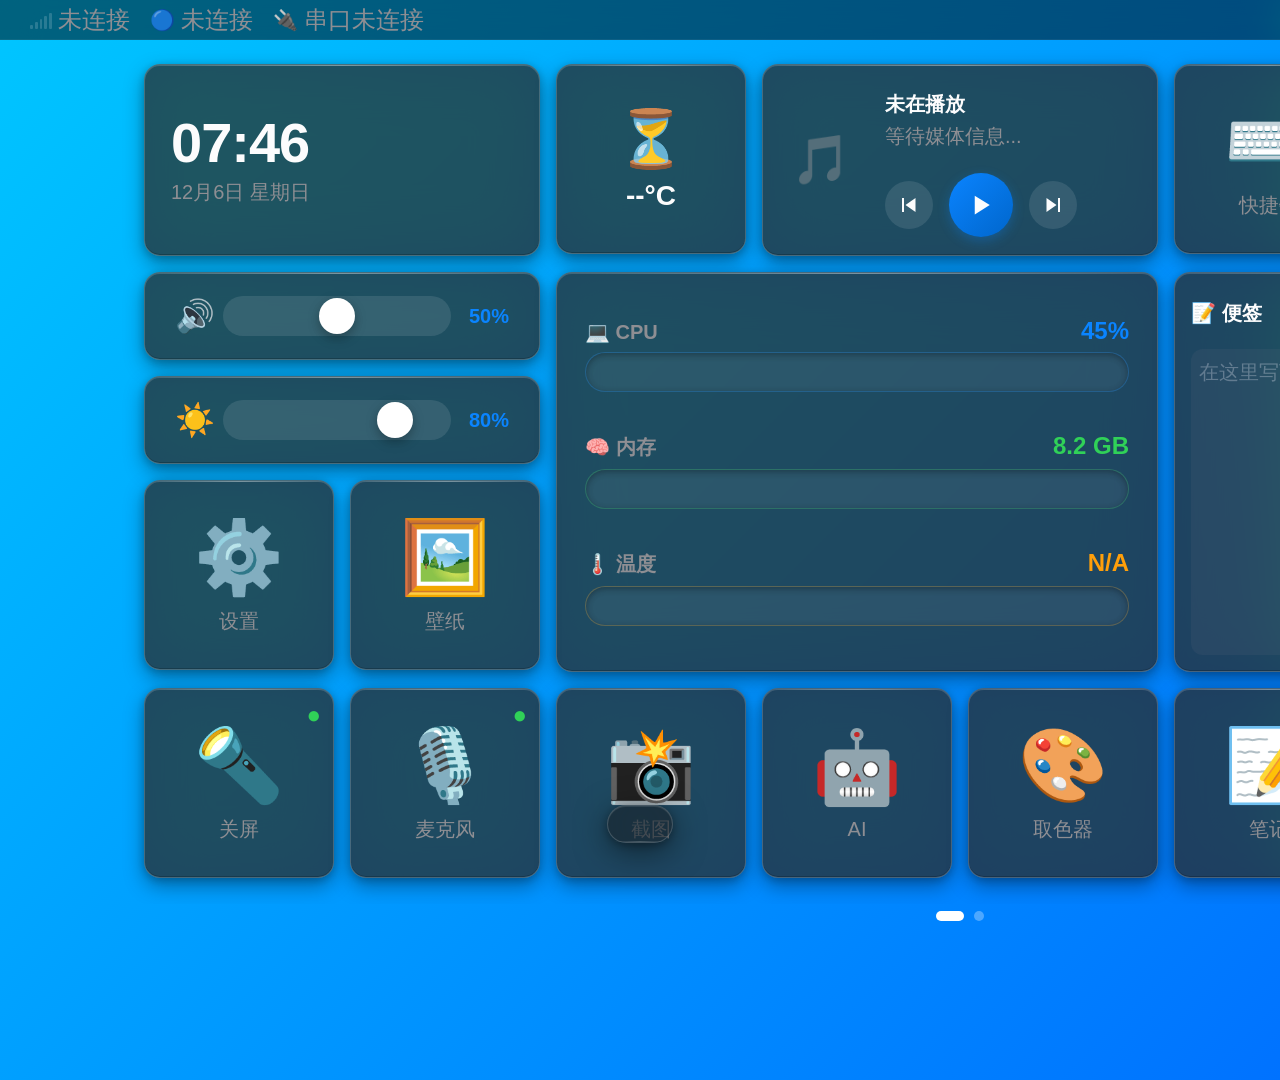
==== PanelManager/wwwroot/index.html @ 7d451138 "fix: remove unsupported Bluetooth phone UI" ====
﻿<!DOCTYPE html>
<html lang="zh-CN">

<head>
    <meta charset="UTF-8">
    <meta name="viewport" content="width=1920, height=1080, initial-scale=1.0, maximum-scale=1.0, user-scalable=no">
    <title>Smart Touch Bar</title>
    <link rel="stylesheet" href="style.css">
    <link rel="stylesheet" href="ui_tokens.css">
    <link rel="stylesheet" href="ui_components.css">
</head>

<body>
    <!-- iOS 26 液态玻璃效果 SVG 滤镜 -->
    <svg style="position: absolute; width: 0; height: 0;">
        <defs>
            <filter id="frosted" x="-50%" y="-50%" width="200%" height="200%">
                <feGaussianBlur in="SourceGraphic" stdDeviation="8" result="blur" />
                <feColorMatrix in="blur" mode="matrix" values="1 0 0 0 0  0 1 0 0 0  0 0 1 0 0  0 0 0 18 -8"
                    result="goo" />
                <feBlend in="SourceGraphic" in2="goo" />
            </filter>
        </defs>
    </svg>
    <div class="container">
        <!-- 状态栏 -->
        <div class="status-bar glass-md">
            <div class="status-group">
                <span class="status-item">
                    <span class="status-icon wifi-status-signal" id="wifiStatusIcon" data-level="0"
                        aria-label="Wi-Fi 未连接" title="Wi-Fi 未连接">
                        <span class="wifi-signal-bar"></span>
                        <span class="wifi-signal-bar"></span>
                        <span class="wifi-signal-bar"></span>
                        <span class="wifi-signal-bar"></span>
                        <span class="wifi-signal-bar"></span>
                    </span>
                    <span id="wifiStatus">未连接</span>
                </span>
                <span class="status-item">
                    <span class="status-icon">🔵</span>
                    <span id="btStatus">未连接</span>
                </span>
                <span class="status-item">
                    <span class="status-icon" id="serialStatusIcon">🔌</span>
                    <span id="serialStatus">串口未连接</span>
                    <span class="usb-port-indicator" id="usbPortIndicator" hidden></span>
                </span>
            </div>
            <div class="status-group">
                <span class="status-item">
                    <span class="status-icon">↓</span>
                    <span id="downloadSpeed">0 KB/s</span>
                </span>
                <span class="status-item">
                    <span class="status-icon">↑</span>
                    <span id="uploadSpeed">0 KB/s</span>
                </span>
            </div>
        </div>
        <!-- 主桌面 -->
        <div class="desktop-view active" id="desktop-view">
            <div class="pages-container" id="pagesContainer">
                <!-- 第一页 -->
                <div class="desktop-page active">
                    <div class="widgets-grid">
                        <!-- 第一行：信息展示区 -->
                        <!-- 时间 (4x2) -->
                        <div class="widget glass-lg w-4 h-2" style="grid-column: 1 / 5; grid-row: 1 / 3;">
                            <div class="time-widget">
                                <div class="time" id="currentTime">12:30</div>
                                <div class="date" id="currentDate">11月13日 星期三</div>
                            </div>
                        </div>
                        <!-- 天气 (2x2) -->
                        <div class="widget glass-lg w-2 h-2 icon-widget" style="grid-column: 5 / 7; grid-row: 1 / 3;">
                            <div class="weather-widget-small" id="weatherWidget" title="天气加载中">
                                <span class="weather-icon-large" id="weatherIcon">⏳</span>
                                <span class="temp-large" id="temperature">--°C</span>
                            </div>
                        </div>
                        <!-- 音乐播放器 (4x2) -->
                        <div class="widget glass-lg w-4 h-2 music-widget" style="grid-column: 7 / 11; grid-row: 1 / 3;"
                            id="musicWidget">
                            <div class="music-content">
                                <div class="music-album">🎵</div>
                                <div class="music-details">
                                    <div class="music-track-info">
                                        <div class="music-track-title" id="musicTitle">未在播放</div>
                                        <div class="text-ellipsis-muted" id="musicArtist">等待媒体信息...</div>
                                    </div>
                                    <div class="music-controls-large">
                                        <button class="btn-base btn-circle btn-xs btn-translucent btn-scale-strong music-control-button"
                                            type="button" onclick="musicPrev()" aria-label="上一首" title="上一首">
                                            <svg class="music-control-icon" viewBox="0 0 24 24" aria-hidden="true">
                                                <path d="M5 5h2v14H5V5Zm3.5 7 10-7v14l-10-7Z" />
                                            </svg>
                                        </button>
                                        <button class="btn-base btn-circle btn-sm btn-primary btn-scale-strong music-control-button music-control-button-play"
                                            type="button" onclick="musicPlayPause()" id="musicPlayBtn" aria-label="播放" title="播放">
                                            <svg class="music-control-icon music-control-icon-play" viewBox="0 0 24 24" aria-hidden="true">
                                                <path d="M7 4.5v15l12-7.5L7 4.5Z" />
                                            </svg>
                                            <svg class="music-control-icon music-control-icon-pause" viewBox="0 0 24 24" aria-hidden="true">
                                                <path d="M6 5h4v14H6V5Zm8 0h4v14h-4V5Z" />
                                            </svg>
                                        </button>
                                        <button class="btn-base btn-circle btn-xs btn-translucent btn-scale-strong music-control-button"
                                            type="button" onclick="musicNext()" aria-label="下一首" title="下一首">
                                            <svg class="music-control-icon" viewBox="0 0 24 24" aria-hidden="true">
                                                <path d="m5.5 5 10 7-10 7V5ZM17 5h2v14h-2V5Z" />
                                            </svg>
                                        </button>
                                        <button class="btn-base btn-circle btn-xs btn-translucent btn-scale-strong music-control-button"
                                            onclick="switchMediaSession()" id="mediaSwitchBtn"
                                            type="button" aria-label="切换媒体会话" title="切换媒体会话" style="display: none;">
                                            <svg class="music-control-icon" viewBox="0 0 24 24" aria-hidden="true">
                                                <path d="M7.5 5H16l-2-2 1.4-1.4L19.8 6l-4.4 4.4L14 9l2-2H7.5A3.5 3.5 0 0 0 4 10.5H2A5.5 5.5 0 0 1 7.5 5Zm9 14H8l2 2-1.4 1.4L4.2 18l4.4-4.4L10 15l-2 2h8.5a3.5 3.5 0 0 0 3.5-3.5h2a5.5 5.5 0 0 1-5.5 5.5Z" />
                                            </svg>
                                        </button>
                                    </div>
                                </div>
                            </div>
                        </div>
                        <!-- 快捷键 (2x2) -->
                        <div class="widget glass-lg w-2 h-2 icon-widget" style="grid-column: 11 / 13; grid-row: 1 / 3;"
                            onclick="openPage('input', 'shortcuts')">
                            <div class="widget-icon">⌨️</div>
                            <div class="widget-label">快捷键</div>
                        </div>
                        <!-- Emoji (2x2) -->
                        <div class="widget glass-lg w-2 h-2 icon-widget" style="grid-column: 13 / 15; grid-row: 1 / 3;"
                            onclick="openPage('input', 'emoji')">
                            <div class="widget-icon">😀</div>
                            <div class="widget-label">表情包</div>
                        </div>
                        <!-- 浏览器 (2x2) -->
                        <div class="widget glass-lg w-2 h-2 icon-widget" style="grid-column: 15 / 17; grid-row: 1 / 3;"
                            onclick="openPage('input', 'browser')">
                            <div class="widget-icon">🌐</div>
                            <div class="widget-label">浏览器</div>
                        </div>
                        <!-- 第二行：控制区 -->
                        <!-- 音量控制 (4x1) -->
                        <div class="widget glass-lg w-4 h-1" style="grid-column: 1 / 5; grid-row: 3 / 4;">
                            <div class="single-slider-compact">
                                <div class="slider-icon-compact" id="volumeIcon" style="cursor: pointer;">🔊</div>
                                <div class="slider-wrapper">
                                    <input type="range" class="horizontal-slider-compact" id="volumeSlider" min="0"
                                        max="100" value="50">
                                </div>
                                <div class="slider-value-compact" id="volumeValue">50%</div>
                            </div>
                        </div>
                        <!-- 亮度控制 (4x1) -->
                        <div class="widget glass-lg w-4 h-1" style="grid-column: 1 / 5; grid-row: 4 / 5;">
                            <div class="single-slider-compact">
                                <div class="slider-icon-compact">☀️</div>
                                <div class="slider-wrapper">
                                    <input type="range" class="horizontal-slider-compact" id="brightnessSlider" min="0"
                                        max="100" value="80">
                                </div>
                                <div class="slider-value-compact" id="brightnessValue">80%</div>
                            </div>
                        </div>
                        <!-- 性能监控 (6x4) - 扩大显示区域 -->
                        <div class="widget glass-lg w-6 h-4" style="grid-column: 5 / 11; grid-row: 3 / 7;"
                            onclick="openPage('monitor')">
                            <div class="perf-widget-large">
                                <div class="perf-overview">
                                    <div class="perf-item-large perf-item-large--cpu">
                                        <div class="perf-info">
                                            <span class="perf-label">💻 CPU</span>
                                            <span class="perf-value" id="miniCpuValue">45%</span>
                                        </div>
                                        <div class="mini-chart" id="miniCpuChart" role="progressbar"
                                            aria-label="CPU 使用率" aria-valuemin="0" aria-valuemax="100" aria-valuenow="0">
                                            <span class="mini-chart-fill"></span>
                                        </div>
                                    </div>
                                    <div class="perf-item-large perf-item-large--memory">
                                        <div class="perf-info">
                                            <span class="perf-label">🧠 内存</span>
                                            <span class="perf-value" id="miniMemValue">8.2 GB</span>
                                        </div>
                                        <div class="mini-chart" id="miniMemChart" role="progressbar"
                                            aria-label="内存使用率" aria-valuemin="0" aria-valuemax="100" aria-valuenow="0">
                                            <span class="mini-chart-fill"></span>
                                        </div>
                                    </div>
                                    <div class="perf-item-large perf-item-large--temperature">
                                        <div class="perf-info">
                                            <span class="perf-label">🌡️ 温度</span>
                                            <span class="perf-value" id="miniTempValue">N/A</span>
                                        </div>
                                        <div class="mini-chart" id="miniTempChart" role="progressbar"
                                            aria-label="CPU 温度" aria-valuemin="0" aria-valuemax="100" aria-valuenow="0">
                                            <span class="mini-chart-fill"></span>
                                        </div>
                                    </div>
                                </div>
                            </div>
                        </div>
                        <!-- 便签 (6x4) - 扩大编辑区 -->
                        <div class="widget glass-lg w-6 h-4 notes-widget"
                            style="grid-column: 11 / 17; grid-row: 3 / 7;">
                            <div class="notes-container">
                                <div class="notes-header">
                                    <span>📝 便签</span>
                                    <button class="btn-base note-button note-button--primary" onclick="addTodoItem()">+
                                        待办</button>
                                </div>
                                <textarea class="textarea-base" id="notesTextarea"
                                    placeholder="在这里写下你的想法... (Ctrl+Enter 添加待办)"></textarea>
                                <div class="todo-list" id="todoList"></div>
                            </div>
                        </div>
                        <!-- 第三行：常用工具 -->
                        <!-- 设置 (2x2) -->
                        <div class="widget glass-lg w-2 h-2 icon-widget" style="grid-column: 1 / 3; grid-row: 5 / 7;"
                            onclick="openPage('settings')">
                            <div class="widget-icon">⚙️</div>
                            <div class="widget-label">设置</div>
                        </div>
                        <!-- 壁纸 (2x2) -->
                        <div class="widget glass-lg w-2 h-2 icon-widget" style="grid-column: 3 / 5; grid-row: 5 / 7;"
                            onclick="openWallpaperSettings()">
                            <div class="widget-icon">🖼️</div>
                            <div class="widget-label">壁纸</div>
                        </div>
                        <!-- 第四行：其他工具 -->
                        <!-- 面板开关 (2x2) -->
                        <div class="widget glass-lg w-2 h-2 icon-widget" style="grid-column: 1 / 3; grid-row: 7 / 9;"
                            onclick="togglePanel()">
                            <div class="widget-icon" id="panelIcon">🔦</div>
                            <div class="widget-label" id="panelLabel">关屏</div>
                            <div class="widget-badge" id="panelBadge">●</div>
                        </div>
                        <!-- 麦克风 (2x2) -->
                        <div class="widget glass-lg w-2 h-2 icon-widget" style="grid-column: 3 / 5; grid-row: 7 / 9;"
                            onclick="toggleMicrophone()">
                            <div class="widget-icon" id="micIcon">🎙️</div>
                            <div class="widget-label" id="micLabel">麦克风</div>
                            <div class="widget-badge" id="micBadge">●</div>
                        </div>
                        <!-- 截图 (2x2) -->
                        <div class="widget glass-lg w-2 h-2 icon-widget" style="grid-column: 5 / 7; grid-row: 7 / 9;"
                            onclick="takeScreenshot()">
                            <div class="widget-icon">📸</div>
                            <div class="widget-label">截图</div>
                        </div>
                        <!-- AI 助手 (2x2) -->
                        <div class="widget glass-lg w-2 h-2 icon-widget" style="grid-column: 7 / 9; grid-row: 7 / 9;"
                            onclick="openPage('ai')">
                            <div class="widget-icon">🤖</div>
                            <div class="widget-label">AI</div>
                        </div>
                        <!-- 取色器 (2x2) -->
                        <div class="widget glass-lg w-2 h-2 icon-widget" style="grid-column: 9 / 11; grid-row: 7 / 9;"
                            onclick="openColorPicker()">
                            <div class="widget-icon">🎨</div>
                            <div class="widget-label">取色器</div>
                        </div>
                        <!-- 笔记 (2x2) -->
                        <div class="widget glass-lg w-2 h-2 icon-widget" style="grid-column: 11 / 13; grid-row: 7 / 9;"
                            onclick="openNotes()">
                            <div class="widget-icon">📝</div>
                            <div class="widget-label">笔记</div>
                        </div>
                        <!-- 全屏切换 (2x2) -->
                        <div class="widget glass-lg w-2 h-2 icon-widget" style="grid-column: 13 / 15; grid-row: 7 / 9;"
                            onclick="toggleFullscreen()">
                            <div class="widget-icon">⛶</div>
                            <div class="widget-label" id="fullscreenLabel">全屏</div>
                        </div>
                        <!-- 退出 (2x2) -->
                        <div class="widget glass-lg w-2 h-2 icon-widget" style="grid-column: 15 / 17; grid-row: 7 / 9;"
                            onclick="exitApp()">
                            <div class="widget-icon">👋</div>
                            <div class="widget-label">退出</div>
                        </div>
                    </div>
                </div>
                <!-- 第二页 -->
                <div class="desktop-page">
                    <div class="widgets-grid">
                        <!-- 倒计时Widget (4x4) -->
                        <div class="widget glass-lg w-4 h-4" style="grid-column: 13 / 17; grid-row: 1 / 5;"
                            onclick="openCountdownPage()">
                            <div class="countdown-widget">
                                <div class="countdown-label" id="countdownLabel">距离周末还有</div>
                                <div class="countdown-emoji" id="countdownEmoji">🎉</div>
                                <div class="countdown-display">
                                    <div class="countdown-time-group">
                                        <div class="countdown-number glass-md-sat" id="countdownDays">0</div>
                                        <div class="countdown-unit">天</div>
                                    </div>
                                    <div class="countdown-separator">:</div>
                                    <div class="countdown-time-group">
                                        <div class="countdown-number glass-md-sat" id="countdownHours">00</div>
                                        <div class="countdown-unit">时</div>
                                    </div>
                                    <div class="countdown-separator">:</div>
                                    <div class="countdown-time-group">
                                        <div class="countdown-number glass-md-sat" id="countdownMinutes">00</div>
                                        <div class="countdown-unit">分</div>
                                    </div>
                                    <div class="countdown-separator">:</div>
                                    <div class="countdown-time-group">
                                        <div class="countdown-number glass-md-sat" id="countdownSeconds">00</div>
                                        <div class="countdown-unit">秒</div>
                                    </div>
                                </div>
                            </div>
                        </div>

                        <!-- 日历Widget (8x8) -->
                        <div class="widget glass-lg w-8 h-8" style="grid-column: 1 / 9; grid-row: 1 / 9;"
                            id="calendarWidget">
                            <div class="calendar-header">
                                <div class="calendar-nav-group">
                                    <button class="btn-base btn-glass btn-sm" id="calendarPrevYearBtn"
                                        onclick="calendarPrevYear()">&laquo;</button>
                                    <button class="btn-base btn-glass btn-sm" id="calendarPrevMonthBtn"
                                        onclick="calendarPrevMonth()">&lsaquo;</button>
                                </div>
                                <div class="calendar-month-label-wrapper">
                                    <div id="calendarMonthLabel" class="calendar-month-label"
                                        onclick="calendarGoToday()">--</div>
                                </div>
                                <div class="calendar-nav-group">
                                    <button class="btn-base btn-glass btn-sm" id="calendarNextMonthBtn"
                                        onclick="calendarNextMonth()">&rsaquo;</button>
                                    <button class="btn-base btn-glass btn-sm" id="calendarNextYearBtn"
                                        onclick="calendarNextYear()">&raquo;</button>
                                </div>
                            </div>
                            <div class="calendar-weekdays">
                                <div class="calendar-weekday">一</div>
                                <div class="calendar-weekday">二</div>
                                <div class="calendar-weekday">三</div>
                                <div class="calendar-weekday">四</div>
                                <div class="calendar-weekday">五</div>
                                <div class="calendar-weekday">六</div>
                                <div class="calendar-weekday">日</div>
                            </div>
                            <div id="calendarDays" class="calendar-days"></div>
                        </div>

                        <!-- 系统信息，用处不大 (6x4) -->
                        <!-- <div class="widget glass-lg w-6 h-4" style="grid-column: 7 / 13; grid-row: 1 / 5;">
                            <div class="system-info-widget">
                                <div class="widget-header-small">
                                    <span>💻 系统信息</span>
                                </div>
                                <div class="system-info-list">
                                    <div class="info-row">
                                        <span class="text-muted">操作系统</span>
                                        <span class="text-strong" id="osInfo">Windows 11 Pro</span>
                                    </div>
                                    <div class="info-row">
                                        <span class="text-muted">处理器</span>
                                        <span class="text-strong" id="cpuInfo">Intel Core i7-12700K</span>
                                    </div>
                                    <div class="info-row">
                                        <span class="text-muted">内存</span>
                                        <span class="text-strong" id="ramInfo">16 GB DDR5</span>
                                    </div>
                                    <div class="info-row">
                                        <span class="text-muted">运行时间</span>
                                        <span class="text-strong" id="uptimeInfo">2天 15小时 32分</span>
                                    </div>
                                    <div class="info-row">
                                        <span class="text-muted">磁盘使用</span>
                                        <span class="text-strong" id="diskInfo">256 GB / 512 GB</span>
                                    </div>
                                </div>
                            </div>
                        </div> -->
                        <!-- 电子木鱼 (4x4) -->
                        <div class="widget glass-lg w-4 h-4" style="grid-column: 9 / 13; grid-row: 1 / 5;"
                            onclick="knockWoodenFish()">
                            <div class="wooden-fish-widget">
                                <div class="wooden-fish-header">
                                    <span class="wooden-fish-title">🙏 电子木鱼</span>
                                </div>
                                <div class="wooden-fish-icon-container">
                                    <div class="wooden-fish-icon-large" id="woodenFishIcon">🪵</div>
                                </div>
                                <div class="wooden-fish-stats">
                                    <div class="wooden-fish-merit">
                                        <div class="merit-label">功德</div>
                                        <div class="merit-count" id="woodenFishCount">0</div>
                                    </div>
                                    <div class="wooden-fish-divider"></div>
                                    <div class="wooden-fish-today">
                                        <div class="today-label">今日</div>
                                        <div class="today-count" id="woodenFishToday">0</div>
                                    </div>
                                </div>
                                <div class="wooden-fish-blessing" id="woodenFishBlessing">心诚则灵 ✨</div>
                            </div>
                        </div>
                        <!-- 虚拟键盘 (2x2) -->
                        <div class="widget glass-lg w-2 h-2 icon-widget" style="grid-column: 9 / 11; grid-row: 5 / 7;"
                            onclick="openPage('keyboard')">
                            <div class="widget-icon">⌨️</div>
                            <div class="widget-label">虚拟键盘</div>
                        </div>
                        <!-- 虚拟触摸板 (2x2) -->
                        <div class="widget glass-lg w-2 h-2 icon-widget" style="grid-column: 11 / 13; grid-row: 5 / 7;"
                            onclick="openPage('touchpad')">
                            <div class="widget-icon">🖱️</div>
                            <div class="widget-label">虚拟触摸板</div>
                        </div>
                        <!-- 触摸校准 (2x2) -->
                        <div class="widget glass-lg w-2 h-2 icon-widget" style="grid-column: 9 / 11; grid-row: 7 / 9;"
                            onclick="openTouchCalibration()">
                            <div class="widget-icon">🎯</div>
                            <div class="widget-label">触摸校准</div>
                        </div>
                        <!-- 番茄钟 (2x2) -->
                        <div class="widget glass-lg w-2 h-2 icon-widget" style="grid-column: 11 / 13; grid-row: 7 / 9;"
                            onclick="openPomodoro()">
                            <div class="widget-icon">🍅</div>
                            <div class="widget-label">番茄钟</div>
                        </div>
                        <!-- 计算器 (2x2) -->
                        <div class="widget glass-lg w-2 h-2 icon-widget" style="grid-column: 13 / 15; grid-row: 7 / 9;"
                            onclick="openCalculator()">
                            <div class="widget-icon">🧮</div>
                            <div class="widget-label">计算器</div>
                        </div>
                        <!-- RK628配置 (2x2) -->
                        <div class="widget glass-lg w-2 h-2 icon-widget" style="grid-column: 13 / 15; grid-row: 5 / 7;"
                            onclick="openDisplayConfig()">
                            <div class="widget-icon">🖥️</div>
                            <div class="widget-label">显示配置</div>
                        </div>
                        <!-- 关于 (2x2) -->
                        <div class="widget glass-lg w-2 h-2 icon-widget" style="grid-column: 15 / 17; grid-row: 5 / 7;"
                            onclick="openPage('about')">
                            <div class="widget-icon">ℹ️</div>
                            <div class="widget-label">关于</div>
                        </div>
                        <!-- 退出 (2x2) -->
                        <div class="widget glass-lg w-2 h-2 icon-widget" style="grid-column: 15 / 17; grid-row: 7 / 9;"
                            onclick="exitApp()">
                            <div class="widget-icon">👋</div>
                            <div class="widget-label">退出</div>
                        </div>
                        <!-- 占位符 (16x4) -->
                        <!-- <div class="widget glass-lg w-16 h-4 placeholder-widget"
                            style="grid-column: 7 / 17; grid-row: 5 / 9;">
                        </div> -->
                    </div>
                </div>
            </div>
        </div>
        <!-- 分页指示器 -->
        <div class="page-indicators">
            <span class="indicator active" onclick="goToPage(0)"></span>
            <span class="indicator" onclick="goToPage(1)"></span>
        </div>
        <!-- 计算器页面 -->
        <div class="detail-page glass-xl-md" id="page-calculator">
            <div class="page-header">
                <button class="btn-base btn-glass btn-inline" onclick="closePage()">← 返回</button>
                <h2 class="page-title">计算器</h2>
            </div>
            <div class="page-content">
                <!-- 计算器内容将由JS动态生成 -->
            </div>
        </div>
        <!-- 番茄钟页面 -->
        <div class="detail-page glass-xl-md" id="page-pomodoro">
            <div class="page-header">
                <button class="btn-base btn-glass btn-inline" onclick="closePage()">← 返回</button>
                <h2 class="page-title">番茄钟</h2>
            </div>
            <div class="page-content">
                <!-- 番茄钟内容将由JS动态生成 -->
            </div>
        </div>
        <!-- 倒计时配置页面 -->
        <div class="detail-page glass-xl-md" id="page-countdown">
            <div class="page-header">
                <button class="btn-base btn-glass btn-inline" onclick="closePage()">← 返回</button>
                <h2 class="page-title">倒计时设置</h2>
            </div>
            <div class="page-content">
                <div class="countdown-config-page">
                    <div class="section-block">
                        <div class="countdown-preset-title">快速选择</div>
                        <div class="countdown-preset-buttons">
                            <button class="countdown-preset-btn glass-md-sat" onclick="setCountdownPreset('weekend')">
                                <span class="icon-md">🎉</span>
                                <span class="text-strong">周末</span>
                            </button>
                            <button class="countdown-preset-btn glass-md-sat" onclick="setCountdownPreset('newyear')">
                                <span class="icon-md">🎆</span>
                                <span class="text-strong">新年</span>
                            </button>
                            <button class="countdown-preset-btn glass-md-sat"
                                onclick="setCountdownPreset('springfestival')">
                                <span class="icon-md">🧧</span>
                                <span class="text-strong">春节</span>
                            </button>
                            <button class="countdown-preset-btn glass-md-sat"
                                onclick="setCountdownPreset('nextholiday')">
                                <span class="icon-md">📅</span>
                                <span class="text-strong">下一个节日</span>
                            </button>
                        </div>
                    </div>
                    <div class="countdown-divider">或</div>
                    <div class="countdown-custom">
                        <!-- <div class="countdown-custom-title">自定义倒计时</div> -->
                        <div class="countdown-form">
                            <div class="countdown-form-group">
                                <label for="countdownCustomLabel">事件名称</label>
                                <input type="text" id="countdownCustomLabel" class="input-base control-md"
                                    placeholder="例如：毕业典礼" maxlength="20">
                            </div>
                            <div class="countdown-form-group">
                                <label for="countdownCustomDate">目标日期</label>
                                <input type="datetime-local" id="countdownCustomDate" class="input-base control-md">
                            </div>
                            <div class="countdown-form-group">
                                <label for="countdownCustomEmoji">表情符号</label>
                                <select id="countdownCustomEmoji" class="select-base control-md">
                                    <option value="🎉">🎉 庆祝</option>
                                    <option value="🎂">🎂 生日</option>
                                    <option value="🎓">🎓 毕业</option>
                                    <option value="✈️">✈️ 旅行</option>
                                    <option value="💍">💍 婚礼</option>
                                    <option value="🎄">🎄 圣诞</option>
                                    <option value="🎆">🎆 新年</option>
                                    <option value="🧧">🧧 春节</option>
                                    <option value="❤️">❤️ 情人节</option>
                                    <option value="🎃">🎃 万圣节</option>
                                    <option value="⭐">⭐ 重要事件</option>
                                    <option value="🎯">🎯 目标</option>
                                </select>
                            </div>
                            <button class="btn-base btn-lg btn-primary" onclick="saveCountdownConfig()">保存设置</button>
                        </div>
                    </div>
                </div>
            </div>
        </div>
        <!-- 虚拟键盘页面 -->
        <div class="detail-page glass-xl-md" id="page-keyboard">
            <div class="page-header">
                <button class="btn-base btn-glass btn-inline" onclick="closePage()">← 返回</button>
                <h2 class="page-title">虚拟键盘</h2>
            </div>
            <div class="page-content keyboard-page-content">
                <div class="virtual-keyboard keyboard-98 panel-dark">
                    <!-- ========== 主键盘区 ========== -->
                    <div class="keyboard-main-area">
                        <!-- 功能键行 (4组分组布局) -->
                        <div class="keyboard-row-grid keyboard-row-fn">
                            <!-- 第1组: Esc -->
                            <div class="fn-group">
                                <button class="key key-fn" data-key="0x29">Esc</button>
                            </div>
                            <!-- 第2组: F1-F4 -->
                            <div class="fn-group">
                                <button class="key key-fn" data-key="0x3A">F1</button>
                                <button class="key key-fn" data-key="0x3B">F2</button>
                                <button class="key key-fn" data-key="0x3C">F3</button>
                                <button class="key key-fn" data-key="0x3D">F4</button>
                            </div>
                            <!-- 第3组: F5-F8 -->
                            <div class="fn-group">
                                <button class="key key-fn" data-key="0x3E">F5</button>
                                <button class="key key-fn" data-key="0x3F">F6</button>
                                <button class="key key-fn" data-key="0x40">F7</button>
                                <button class="key key-fn" data-key="0x41">F8</button>
                            </div>
                            <!-- 第4组: F9-F12 -->
                            <div class="fn-group">
                                <button class="key key-fn" data-key="0x42">F9</button>
                                <button class="key key-fn" data-key="0x43">F10</button>
                                <button class="key key-fn" data-key="0x44">F11</button>
                                <button class="key key-fn" data-key="0x45">F12</button>
                            </div>
                        </div>

                        <!-- 数字行 -->
                        <div class="keyboard-row-grid keyboard-row-number">
                            <button class="key key-1u" data-key="0x35">`<span class="key-sub">~</span></button>
                            <button class="key key-1u" data-key="0x1E">1<span class="key-sub">!</span></button>
                            <button class="key key-1u" data-key="0x1F">2<span class="key-sub">@</span></button>
                            <button class="key key-1u" data-key="0x20">3<span class="key-sub">#</span></button>
                            <button class="key key-1u" data-key="0x21">4<span class="key-sub">$</span></button>
                            <button class="key key-1u" data-key="0x22">5<span class="key-sub">%</span></button>
                            <button class="key key-1u" data-key="0x23">6<span class="key-sub">^</span></button>
                            <button class="key key-1u" data-key="0x24">7<span class="key-sub">&amp;</span></button>
                            <button class="key key-1u" data-key="0x25">8<span class="key-sub">*</span></button>
                            <button class="key key-1u" data-key="0x26">9<span class="key-sub">(</span></button>
                            <button class="key key-1u" data-key="0x27">0<span class="key-sub">)</span></button>
                            <button class="key key-1u" data-key="0x2D">-<span class="key-sub">_</span></button>
                            <button class="key key-1u" data-key="0x2E">=<span class="key-sub">+</span></button>
                            <button class="key key-backspace key-2u" data-key="0x2A">Backspace</button>
                        </div>

                        <!-- Tab行 -->
                        <div class="keyboard-row-grid keyboard-row-tab">
                            <button class="key key-modifier key-tab key-1_5u" data-key="0x2B">Tab</button>
                            <button class="key key-1u" data-key="0x14">Q</button>
                            <button class="key key-1u" data-key="0x1A">W</button>
                            <button class="key key-1u" data-key="0x08">E</button>
                            <button class="key key-1u" data-key="0x15">R</button>
                            <button class="key key-1u" data-key="0x17">T</button>
                            <button class="key key-1u" data-key="0x1C">Y</button>
                            <button class="key key-1u" data-key="0x18">U</button>
                            <button class="key key-1u" data-key="0x0C">I</button>
                            <button class="key key-1u" data-key="0x12">O</button>
                            <button class="key key-1u" data-key="0x13">P</button>
                            <button class="key key-1u" data-key="0x2F">[<span class="key-sub">{</span></button>
                            <button class="key key-1u" data-key="0x30">]<span class="key-sub">}</span></button>
                            <button class="key key-backslash key-1_5u" data-key="0x31">\<span
                                    class="key-sub">|</span></button>
                        </div>

                        <!-- Caps Lock行 -->
                        <div class="keyboard-row-grid keyboard-row-caps">
                            <button class="key key-modifier key-caps key-1_75u" data-key="0x39">Caps</button>
                            <button class="key key-1u" data-key="0x04">A</button>
                            <button class="key key-1u" data-key="0x16">S</button>
                            <button class="key key-1u" data-key="0x07">D</button>
                            <button class="key key-1u" data-key="0x09">F</button>
                            <button class="key key-1u" data-key="0x0A">G</button>
                            <button class="key key-1u" data-key="0x0B">H</button>
                            <button class="key key-1u" data-key="0x0D">J</button>
                            <button class="key key-1u" data-key="0x0E">K</button>
                            <button class="key key-1u" data-key="0x0F">L</button>
                            <button class="key key-1u" data-key="0x33">;<span class="key-sub">:</span></button>
                            <button class="key key-1u" data-key="0x34">'<span class="key-sub">"</span></button>
                            <button class="key key-enter key-2_25u" data-key="0x28">Enter</button>
                        </div>

                        <!-- Shift行 -->
                        <div class="keyboard-row-grid keyboard-row-shift">
                            <button class="key key-modifier key-shift-left key-2_25u"
                                data-modifier="0xE1">Shift</button>
                            <button class="key key-1u" data-key="0x1D">Z</button>
                            <button class="key key-1u" data-key="0x1B">X</button>
                            <button class="key key-1u" data-key="0x06">C</button>
                            <button class="key key-1u" data-key="0x19">V</button>
                            <button class="key key-1u" data-key="0x05">B</button>
                            <button class="key key-1u" data-key="0x11">N</button>
                            <button class="key key-1u" data-key="0x10">M</button>
                            <button class="key key-1u" data-key="0x36">,<span class="key-sub">&lt;</span></button>
                            <button class="key key-1u" data-key="0x37">.<span class="key-sub">&gt;</span></button>
                            <button class="key key-1u" data-key="0x38">/<span class="key-sub">?</span></button>
                            <button class="key key-modifier key-shift-right key-2_75u"
                                data-modifier="0xE5">Shift</button>
                        </div>

                        <!-- 底部控制行 -->
                        <div class="keyboard-row-grid keyboard-row-bottom">
                            <button class="key key-modifier key-ctrl key-1_25u" data-modifier="0xE0">Ctrl</button>
                            <button class="key key-modifier key-win key-1_25u" data-modifier="0xE3">Win</button>
                            <button class="key key-modifier key-alt key-1_25u" data-modifier="0xE2">Alt</button>
                            <button class="key key-space key-6_25u" data-key="0x2C"></button>
                            <button class="key key-modifier key-alt key-1_25u" data-modifier="0xE6">Alt</button>
                            <button class="key key-modifier key-win key-1_25u" data-modifier="0xE7">Win</button>
                            <button class="key key-modifier key-fn-mod key-1_25u" data-key="0x65">Menu</button>
                            <button class="key key-modifier key-ctrl key-1_25u" data-modifier="0xE4">Ctrl</button>
                        </div>
                    </div>

                    <!-- ========== 编辑键+方向键区 ========== -->
                    <div class="keyboard-edit-area">
                        <!-- 第1行: PrtSc Scroll Pause (与F1-F12对齐) -->
                        <div class="edit-row edit-row-1">
                            <button class="key key-edit" data-key="0x46">PrtSc</button>
                            <button class="key key-edit" data-key="0x47">Scroll</button>
                            <button class="key key-edit" data-key="0x48">Pause</button>
                        </div>

                        <!-- 第2行: Insert Home PgUp (与数字行对齐) -->
                        <div class="edit-row edit-row-2">
                            <button class="key key-edit" data-key="0x49">Insert</button>
                            <button class="key key-edit" data-key="0x4A">Home</button>
                            <button class="key key-edit" data-key="0x4B">PgUp</button>
                        </div>

                        <!-- 第3行: Delete End PgDn (与Tab/QWER行对齐) -->
                        <div class="edit-row edit-row-3">
                            <button class="key key-edit" data-key="0x4C">Delete</button>
                            <button class="key key-edit" data-key="0x4D">End</button>
                            <button class="key key-edit" data-key="0x4E">PgDn</button>
                        </div>

                        <!-- 第4行: 空行 (与Caps行对齐) -->
                        <div class="edit-row edit-row-4"></div>

                        <!-- 第5行: ↑ (与Shift行对齐) -->
                        <div class="edit-row edit-row-5 arrow-row-1">
                            <span class="key-arrow-spacer"></span>
                            <button class="key key-arrow" data-key="0x52">↑</button>
                            <span class="key-arrow-spacer"></span>
                        </div>

                        <!-- 第6行: ← ↓ → (与底部控制行对齐) -->
                        <div class="edit-row edit-row-6 arrow-row-2">
                            <button class="key key-arrow" data-key="0x50">←</button>
                            <button class="key key-arrow" data-key="0x51">↓</button>
                            <button class="key key-arrow" data-key="0x4F">→</button>
                        </div>
                    </div>

                    <!-- ========== 数字小键盘区 ========== -->
                    <div class="keyboard-numpad-area">
                        <!-- 第1行: LED指示灯 (与F1-F12对齐) -->
                        <div class="numpad-row numpad-row-1">
                            <div class="numpad-indicators">
                                <span class="numpad-led" aria-label="Num Lock"></span>
                                <span class="numpad-led" aria-label="Caps Lock"></span>
                                <span class="numpad-led" aria-label="Scroll Lock"></span>
                            </div>
                        </div>

                        <!-- 第2行: Num / * - (与数字行对齐) -->
                        <div class="numpad-row numpad-row-2">
                            <button class="key key-numpad" data-key="0x53">Num</button>
                            <button class="key key-numpad" data-key="0x54">/<span class="key-sub">÷</span></button>
                            <button class="key key-numpad" data-key="0x55">*<span class="key-sub">×</span></button>
                            <button class="key key-numpad" data-key="0x56">-</button>
                        </div>

                        <!-- 第3行: 7 8 9 + (与Tab/QWER行对齐) -->
                        <div class="numpad-row numpad-row-3">
                            <button class="key key-numpad" data-key="0x5F">7<span class="key-sub">Home</span></button>
                            <button class="key key-numpad" data-key="0x60">8<span class="key-sub">↑</span></button>
                            <button class="key key-numpad" data-key="0x61">9<span class="key-sub">PgUp</span></button>
                            <button class="key key-numpad key-numpad-plus" data-key="0x57">+</button>
                        </div>

                        <!-- 第4行: 4 5 6 (与Caps行对齐) -->
                        <div class="numpad-row numpad-row-4">
                            <button class="key key-numpad" data-key="0x5C">4<span class="key-sub">←</span></button>
                            <button class="key key-numpad" data-key="0x5D">5</button>
                            <button class="key key-numpad" data-key="0x5E">6<span class="key-sub">→</span></button>
                        </div>

                        <!-- 第5行: 1 2 3 Enter (与Shift行对齐) -->
                        <div class="numpad-row numpad-row-5">
                            <button class="key key-numpad" data-key="0x59">1<span class="key-sub">End</span></button>
                            <button class="key key-numpad" data-key="0x5A">2<span class="key-sub">↓</span></button>
                            <button class="key key-numpad" data-key="0x5B">3<span class="key-sub">PgDn</span></button>
                            <button class="key key-numpad key-numpad-enter" data-key="0x58">Enter</button>
                        </div>

                        <!-- 第6行: 0 . (与底部控制行对齐) -->
                        <div class="numpad-row numpad-row-6">
                            <button class="key key-numpad key-numpad-zero" data-key="0x62">0<span
                                    class="key-sub">Ins</span></button>
                            <button class="key key-numpad" data-key="0x63">.<span class="key-sub">Del</span></button>
                        </div>
                    </div>
                </div>
            </div>
        </div>

        <!-- 虚拟触摸板页面 -->
        <div class="detail-page glass-xl-md no-dock" id="page-touchpad">
            <div class="page-header">
                <button class="btn-base btn-glass btn-inline" onclick="closePage()">← 返回</button>
                <h2 class="page-title">虚拟触摸板</h2>
            </div>
            <div class="touchpad-container panel-dark">
                <!-- 触摸区域 -->
                <div class="touchpad-surface" id="touchpadSurface">
                    <!-- 状态指示器 - 移到右上角 -->
                    <div class="touchpad-status">
                        <div class="touchpad-status-item">
                            <span class="touchpad-status-label">触点:</span>
                            <span class="touchpad-status-value" id="touchpadTouchCount">0</span>

                            <span class="touchpad-status-label">灵敏度:</span>
                            <div class="touchpad-sensitivity-control">
                                <button class="btn-base btn-glass btn-circle btn-xs"
                                    onclick="adjustSensitivity(-0.2)">−</button>
                                <span class="touchpad-status-value" id="touchpadSensitivity">1.0×</span>
                                <button class="btn-base btn-glass btn-circle btn-xs"
                                    onclick="adjustSensitivity(0.2)">+</button>
                            </div>
                        </div>
                    </div>
                    <!-- 触摸指示器会动态添加 -->
                </div>
                <!-- 按钮区域 -->
                <div class="touchpad-buttons">
                    <button class="touchpad-btn" id="touchpadBtnLeft">L</button>
                    <button class="touchpad-btn" id="touchpadBtnRight">R</button>
                </div>
            </div>
        </div>

        <!-- 触摸校准向导页面 -->
        <div class="detail-page glass-xl-md no-dock" id="page-touch-calibration">
            <div class="page-header">
                <button class="btn-base btn-glass btn-inline" onclick="closePage()">← 返回</button>
                <h2 class="page-title">触摸校准向导</h2>
            </div>
            <div class="page-content touch-cal-page">
                <div class="touch-cal-sidebar panel-dark">
                    <div class="touch-cal-title">校准流程</div>
                    <div class="touch-cal-step active" id="touchCalStepScreen">
                        <span class="touch-cal-step-index">1</span>
                        <div>
                            <div class="touch-cal-step-name">确认屏幕</div>
                            <div class="touch-cal-step-desc">先完成 Windows 触摸屏归属确认</div>
                        </div>
                    </div>
                    <div class="touch-cal-step" id="touchCalStepCoords">
                        <span class="touch-cal-step-index">2</span>
                        <div>
                            <div class="touch-cal-step-name">坐标采样</div>
                            <div class="touch-cal-step-desc">依次触摸四个角的目标点</div>
                        </div>
                    </div>
                    <div class="touch-cal-step" id="touchCalStepDone">
                        <span class="touch-cal-step-index">3</span>
                        <div>
                            <div class="touch-cal-step-name">保存完成</div>
                            <div class="touch-cal-step-desc">写入下位机 Flash 后重启仍生效</div>
                        </div>
                    </div>
                    <div class="touch-cal-note">
                        未完成坐标校准前，下位机不会向系统上报触摸点，避免错误触摸影响操作。请使用鼠标、触摸板或键盘完成向导按钮操作。
                    </div>
                </div>

                <div class="touch-cal-main panel-dark">
                    <section class="touch-cal-panel active" id="touchCalScreenPanel">
                        <div class="touch-cal-hero">
                            <div class="touch-cal-kicker">第一步</div>
                            <h3>确认触摸屏对应当前设备屏幕</h3>
                            <p>先把界面切到设备屏幕，然后启动 Windows 触摸屏归属校准。按系统提示确认这块触摸屏属于当前显示器后，再进入坐标采样。</p>
                        </div>
                        <div class="touch-cal-actions">
                            <button class="btn-base touch-cal-action touch-cal-action--primary" type="button" onclick="touchCal2SwitchToDeviceScreen()">切换到设备屏幕</button>
                            <button class="btn-base touch-cal-action touch-cal-action--secondary" type="button" onclick="touchCal2LaunchWindowsTouchMapper()">启动屏幕归属校准</button>
                            <button class="btn-base touch-cal-action touch-cal-action--next" type="button" onclick="touchCal2GoCoordinateStep()">已完成屏幕确认，下一步</button>
                        </div>
                        <div class="touch-cal-status" id="touchCalScreenStatus">请先确认触摸屏归属到设备屏幕，再继续下一步。</div>
                    </section>

                    <section class="touch-cal-panel" id="touchCalCoordPanel">
                        <div class="touch-cal-board" id="touchCalBoard">
                            <div class="touch-cal-target" id="touchCalTarget">
                                <span></span>
                            </div>
                            <div class="touch-cal-board-center">
                                <div class="touch-cal-kicker">第二步</div>
                                <h3 id="touchCalPromptTitle">点击“开始采样”</h3>
                                <p id="touchCalPromptText">开始后，下位机会进入采样模式。请按屏幕上的亮点位置依次触摸四个角，每个角只点一次。</p>
                            </div>
                        </div>
                        <div class="touch-cal-bottom">
                            <div class="touch-cal-progress" id="touchCalProgress"></div>
                            <label class="touch-cal-checkbox">
                                <input id="touchCal2WriteFlash" type="checkbox" checked>
                                <span>保存到下位机 Flash</span>
                            </label>
                            <div class="touch-cal-actions compact">
                                <button class="btn-base touch-cal-action touch-cal-action--primary" id="touchCalStartBtn" type="button" onclick="touchCal2Start()">开始采样</button>
                                <button class="btn-base touch-cal-action touch-cal-action--secondary" id="touchCalStopBtn" type="button" onclick="touchCal2Stop()">停止</button>
                            </div>
                        </div>
                        <div class="touch-cal-status" id="touchCalCoordStatus">准备就绪。请先点击“开始采样”。</div>
                    </section>

                    <section class="touch-cal-panel" id="touchCalDonePanel">
                        <div class="touch-cal-done">
                            <div class="touch-cal-done-icon">✓</div>
                            <h3>触摸坐标已校准</h3>
                            <p id="touchCalDoneText">配置已写入下位机，触摸输出现在使用横屏坐标。</p>
                            <div class="touch-cal-actions">
                                <button class="btn-base touch-cal-action touch-cal-action--primary" type="button" onclick="touchCal2GoCoordinateStep()">重新校准</button>
                                <button class="btn-base btn-glass btn-lg" type="button" onclick="closePage()">返回桌面</button>
                            </div>
                        </div>
                    </section>
                </div>
            </div>
        </div>

        <!-- Dock栏 -->
        <div class="dock-bar">
            <div class="dock-apps glass-xl" id="dockApps">
                <!-- 应用将通过JS动态生成 -->
            </div>
        </div>
        <!-- 输入控制页面 -->
        <div class="detail-page glass-xl-md" id="page-input">
            <div class="page-header">
                <button class="btn-base btn-glass btn-inline" onclick="closePage()">← 返回</button>
                <h2 class="page-title">输入控制</h2>
            </div>
            <div class="input-tabs">
                <button class="input-tab-button btn-base btn-tab active"
                    onclick="switchInputTab('shortcuts')">快捷键</button>
                <button class="input-tab-button btn-base btn-tab" onclick="switchInputTab('emoji')">Emoji</button>
                <button class="input-tab-button btn-base btn-tab" onclick="switchInputTab('browser')">浏览器</button>
            </div>
            <div class="page-content">
                <!-- Shortcuts Tab -->
                <div class="input-tab-content active" id="shortcuts-tab">
                    <div class="shortcuts-grid" id="shortcutsGrid"></div>
                </div>
                <!-- Emoji Tab -->
                <div class="input-tab-content" id="emoji-tab">
                    <div class="emoji-grid" id="emojiGrid"></div>
                </div>
                <!-- Browser Tab -->
                <div class="input-tab-content" id="browser-tab">
                    <div class="section-block">
                        <h3 class="section-title">导航控制</h3>
                        <div class="browser-grid">
                            <button class="btn-base btn-glass browser-button" onclick="browserBack()">
                                <span class="browser-icon">◀️</span>
                                <span>后退</span>
                            </button>
                            <button class="btn-base btn-glass browser-button" onclick="browserForward()">
                                <span class="browser-icon">▶️</span>
                                <span>前进</span>
                            </button>
                            <button class="btn-base btn-glass browser-button" onclick="browserRefresh()">
                                <span class="browser-icon">🔄</span>
                                <span>刷新</span>
                            </button>
                            <button class="btn-base btn-glass browser-button" onclick="browserHome()">
                                <span class="browser-icon">🏠</span>
                                <span>主页</span>
                            </button>
                            <button class="btn-base btn-glass browser-button" onclick="newTab()">
                                <span class="browser-icon">➕</span>
                                <span>新标签</span>
                            </button>
                            <button class="btn-base btn-glass browser-button" onclick="closeTab()">
                                <span class="browser-icon">✕</span>
                                <span>关闭标签</span>
                            </button>
                            <button class="btn-base btn-glass browser-button" onclick="bookmarkPage()">
                                <span class="browser-icon">⭐</span>
                                <span>收藏</span>
                            </button>
                            <button class="btn-base btn-glass browser-button" onclick="openDownloads()">
                                <span class="browser-icon">📥</span>
                                <span>下载</span>
                            </button>
                        </div>
                    </div>
                    <div class="section-block">
                        <h3 class="section-title">高级工具</h3>
                        <div class="browser-grid">
                            <button class="btn-base btn-glass browser-button" onclick="openHistory()">
                                <span class="browser-icon">🕘</span>
                                <span>历史记录</span>
                            </button>
                            <button class="btn-base btn-glass browser-button" onclick="openPrint()">
                                <span class="browser-icon">🖨️</span>
                                <span>打印</span>
                            </button>
                            <button class="btn-base btn-glass browser-button" onclick="openFind()">
                                <span class="browser-icon">🔎</span>
                                <span>查找</span>
                            </button>
                            <button class="btn-base btn-glass browser-button" onclick="openDevTools()">
                                <span class="browser-icon">🔧</span>
                                <span>开发者工具</span>
                            </button>
                        </div>
                    </div>
                    <div class="section-block browser-section-zoom">
                        <h3 class="section-title">缩放控制</h3>
                        <div class="zoom-controls">
                            <button class="btn-base btn-glass btn-circle btn-sm" onclick="zoomOut()">−</button>
                            <span class="zoom-value" id="zoom-value">100%</span>
                            <button class="btn-base btn-glass btn-circle btn-sm" onclick="zoomIn()">+</button>
                            <button class="btn-base btn-glass btn-sm" onclick="zoomReset()">重置</button>
                        </div>
                    </div>
                </div>
            </div>
        </div>
        <!-- 性能监控页面 -->
        <div class="detail-page glass-xl-md no-dock" id="page-monitor">
            <div class="page-header">
                <button class="btn-base btn-glass btn-inline" onclick="closePage()">← 返回</button>
                <h2 class="page-title">性能监控</h2>
            </div>
            <div class="page-content">
                <div class="monitor-grid">
                    <div class="monitor-card monitor-card--cpu">
                        <div class="monitor-header">
                            <span class="monitor-icon">💻</span>
                            <div class="monitor-heading">
                                <span class="monitor-title">CPU</span>
                                <span class="monitor-meta">最近 60 秒 · 使用率</span>
                            </div>
                            <span class="monitor-value" id="cpuValue">45%</span>
                        </div>
                        <canvas id="cpuChart" class="chart-canvas" aria-label="CPU 最近 60 秒使用率图表"></canvas>
                    </div>
                    <div class="monitor-card monitor-card--memory">
                        <div class="monitor-header">
                            <span class="monitor-icon">🧠</span>
                            <div class="monitor-heading">
                                <span class="monitor-title">内存</span>
                                <span class="monitor-meta">最近 60 秒 · 已用 / 总量</span>
                            </div>
                            <span class="monitor-value" id="memValue">8.2/16 GB</span>
                        </div>
                        <canvas id="memChart" class="chart-canvas" aria-label="内存最近 60 秒使用率图表"></canvas>
                    </div>
                    <div class="monitor-card monitor-card--temperature">
                        <div class="monitor-header">
                            <span class="monitor-icon">🌡️</span>
                            <div class="monitor-heading">
                                <span class="monitor-title">温度</span>
                                <span class="monitor-meta">最近 60 秒 · CPU 温度</span>
                            </div>
                            <span class="monitor-value" id="tempValue">N/A</span>
                        </div>
                        <canvas id="tempChart" class="chart-canvas" aria-label="CPU 最近 60 秒温度图表"></canvas>
                    </div>
                    <div class="monitor-card monitor-card--network">
                        <div class="monitor-header">
                            <span class="monitor-icon">🌐</span>
                            <div class="monitor-heading">
                                <span class="monitor-title">网络</span>
                                <span class="monitor-meta">最近 60 秒 · 实时速率</span>
                            </div>
                            <span class="monitor-value" id="netValue">↓2.5 ↑1.2 MB/s</span>
                        </div>
                        <canvas id="netChart" class="chart-canvas" aria-label="网络最近 60 秒上传和下载速率图表"></canvas>
                    </div>
                </div>
            </div>
        </div>
        <!-- 设置页面 -->
        <div class="detail-page glass-xl-md" id="page-settings">
            <div class="page-header">
                <button class="btn-base btn-glass btn-inline" onclick="closePage()">← 返回</button>
                <h2 class="page-title">设置</h2>
            </div>
            <div class="page-content">
                <div class="settings-container">
                    <div class="settings-shell">
                        <div class="settings-nav panel-dark">
                            <button class="settings-nav-item active" type="button" data-settings-target="settings-wifi">
                                <span class="nav-icon">📶</span>
                                <span class="nav-label">Wi-Fi</span>
                            </button>
                            <button class="settings-nav-item" type="button" data-settings-target="settings-bluetooth">
                                <span class="nav-icon">🔵</span>
                                <span class="nav-label">蓝牙</span>
                            </button>
                            <button class="settings-nav-item" type="button" data-settings-target="settings-audio">
                                <span class="nav-icon">🎵</span>
                                <span class="nav-label">音频</span>
                            </button>
                            <button class="settings-nav-item" type="button" data-settings-target="settings-display">
                                <span class="nav-icon">🖥️</span>
                                <span class="nav-label">显示</span>
                            </button>
                            <button class="settings-nav-item" type="button" data-settings-target="settings-language">
                                <span class="nav-icon">🌍</span>
                                <span class="nav-label">语言</span>
                            </button>
                            <button class="settings-nav-item" type="button" data-settings-target="settings-apps">
                                <span class="nav-icon">📱</span>
                                <span class="nav-label">Dock</span>
                            </button>
                            <button class="settings-nav-item" type="button" data-settings-target="settings-update">
                                <span class="nav-icon">🔄</span>
                                <span class="nav-label">更新</span>
                            </button>
                            <button class="settings-nav-item" type="button" data-settings-target="settings-thresholds">
                                <span class="nav-icon">📊</span>
                                <span class="nav-label">监控</span>
                            </button>
                        </div>
                        <div class="settings-detail">
                            <section class="settings-section panel-dark active" id="settings-wifi">
                                <h3>📶 Wi-Fi</h3>
                                <div class="info-card">
                                    <div class="settings-row" id="wifiSwitchRow">
                                        <div class="settings-row-label">
                                            <span class="icon-md">📡</span>
                                            <span>Wi-Fi</span>
                                        </div>
                                        <div class="settings-row-control">
                                            <div class="ios-switch" id="wifiSwitch">
                                                <input type="checkbox" id="wifiSwitchInput">
                                                <span class="ios-switch-slider"></span>
                                            </div>
                                        </div>
                                    </div>
                                    <div class="settings-row">
                                        <div class="settings-row-label">
                                            <span>🏷️</span>
                                            <span>设备 MAC</span>
                                        </div>
                                        <div class="settings-row-value">
                                            <span id="wifiDeviceMac">--</span>
                                        </div>
                                    </div>
                                </div>
                                <div class="info-card device-list-container" id="wifiNetworksContainer" style="display: none;">
                                    <div class="list-stack" id="wifiList"></div>
                                </div>
                            </section>
                            <section class="settings-section panel-dark" id="settings-bluetooth">
                                <h3>🔵 蓝牙</h3>
                                <div class="info-card">
                                    <div class="settings-row" id="bluetoothSwitchRow">
                                        <div class="settings-row-label">
                                            <span class="icon-md">📻</span>
                                            <span>蓝牙</span>
                                        </div>
                                        <div class="settings-row-control">
                                            <div class="ios-switch" id="bluetoothSwitch">
                                                <input type="checkbox" id="bluetoothSwitchInput">
                                                <span class="ios-switch-slider"></span>
                                            </div>
                                        </div>
                                    </div>
                                    <div class="settings-row" id="bluetoothModeRow" style="display: none;">
                                        <div class="settings-row-label">
                                            <span>🧭</span>
                                            <span>模式</span>
                                        </div>
                                        <div class="settings-row-control" style="flex: 1; max-width: 240px;">
                                            <select id="bluetoothModeSelect" class="select-base control-md">
                                                <option value="2">发射（连耳机）</option>
                                                <option value="1">接收（连手机）</option>
                                            </select>
                                        </div>
                                    </div>
                                    <div class="settings-row">
                                        <div class="settings-row-label">
                                            <span>🏷️</span>
                                            <span>设备 MAC</span>
                                        </div>
                                        <div class="settings-row-value">
                                            <span id="bluetoothDeviceMac">--</span>
                                        </div>
                                    </div>

                                    <div class="settings-row" id="bluetoothLocalNameRow" style="display: none;">
                                        <div class="settings-row-label">
                                            <span>🪪</span>
                                            <span>本机名称</span>
                                        </div>
                                        <div class="settings-row-value"
                                            style="display:flex; align-items:center; gap:10px;">
                                            <span id="bluetoothLocalName" class="text-ellipsis"
                                                style="max-width: 160px;">--</span>
                                            <button class="btn-base btn-compact btn-tonal" type="button"
                                                onclick="renameLocalBluetoothDevice()">改名</button>
                                        </div>
                                    </div>
                                </div>
                                <div class="info-card device-list-container" id="bluetoothDevicesContainer"
                                    style="display: none;">
                                    <div class="list-stack" id="bluetoothList"></div>
                                </div>
                            </section>
                            <section class="settings-section panel-dark" id="settings-audio">
                                <h3>🎵 音频</h3>
                                <div class="info-card">
                                    <div class="settings-row">
                                        <div class="settings-row-label">
                                            <span class="icon-md">🔊</span>
                                            <span>播放来源（耳机 / 蓝牙）</span>
                                        </div>
                                        <div class="settings-row-control settings-row-control-wide">
                                            <select id="audioSourceSelect" class="select-base control-md">
                                                <option value="hdmi">HDMI 输入</option>
                                                <option value="uac">USB UAC 输入</option>
                                            </select>
                                        </div>
                                    </div>
                                    <div class="settings-row">
                                        <div class="settings-row-label">
                                            <span class="icon-md">🎙️</span>
                                            <span>录音来源</span>
                                        </div>
                                        <div class="settings-row-control settings-row-control-wide">
                                            <select id="audioMicRouteSelect" class="select-base control-md">
                                                <option value="onboard">板载麦克风</option>
                                                <option value="headset">耳机麦克风</option>
                                                <option value="bluetooth">蓝牙耳机麦克风</option>
                                            </select>
                                        </div>
                                    </div>
                                    <div id="audioRouteStatus" class="audio-route-status" role="status" aria-live="polite">音频来源状态：等待设备</div>
                                    <button class="settings-row settings-row-clickable" type="button" onclick="openPage('audio-eq')">
                                        <div class="settings-row-label">
                                            <span class="icon-md">🎚️</span>
                                            <span>EQ 调音</span>
                                        </div>
                                        <div class="settings-row-value">
                                            <span id="audioEqSettingsSummary">自定义 10 段</span>
                                            <span class="settings-row-arrow">›</span>
                                        </div>
                                    </button>
                                </div>
                            </section>
                            <section class="settings-section panel-dark" id="settings-display">
                                <h3>🖥️ 显示</h3>
                                <div class="info-card">
                                    <div class="settings-row">
                                        <div class="settings-row-label">
                                            <span class="icon-md">↔️</span>
                                            <span>缩放规则</span>
                                        </div>
                                        <div class="settings-row-control settings-row-control-wide">
                                            <select id="displayScaleModeSelect" class="select-base control-md">
                                                <option value="0" selected>全屏拉伸</option>
                                                <option value="1">等比缩放</option>
                                            </select>
                                        </div>
                                    </div>
                                </div>
                                <div class="info-card status-led-settings-card">
                                    <div class="status-led-settings-header">
                                        <div>
                                            <h4>💡 状态指示灯</h4>
                                            <div class="text-muted">为设备运行状态选择指示灯样式</div>
                                        </div>
                                        <span class="status-led-settings-badge" id="statusLedConfigStatus">未读取</span>
                                    </div>
                                    <div class="status-led-settings-list">
                                        <div class="status-led-setting-row">
                                            <div class="status-led-setting-name">
                                                <span class="status-led-preview" data-led-preview="handshake"></span>
                                                <span>HDMI 协商</span>
                                            </div>
                                            <select class="select-base control-md status-led-select" data-led-state="handshake">
                                                <option value="0">关闭</option>
                                                <option value="1">常亮</option>
                                                <option value="2">呼吸灯</option>
                                                <option value="3">慢闪</option>
                                                <option value="4">快闪</option>
                                                <option value="5">5 秒单闪</option>
                                                <option value="6">5 秒双闪</option>
                                                <option value="7">三闪</option>
                                                <option value="8">心跳</option>
                                            </select>
                                        </div>
                                        <div class="status-led-setting-row">
                                            <div class="status-led-setting-name">
                                                <span class="status-led-preview" data-led-preview="noSignal"></span>
                                                <span>无信号</span>
                                            </div>
                                            <select class="select-base control-md status-led-select" data-led-state="noSignal">
                                                <option value="0">关闭</option>
                                                <option value="1">常亮</option>
                                                <option value="2">呼吸灯</option>
                                                <option value="3">慢闪</option>
                                                <option value="4">快闪</option>
                                                <option value="5">5 秒单闪</option>
                                                <option value="6">5 秒双闪</option>
                                                <option value="7">三闪</option>
                                                <option value="8">心跳</option>
                                            </select>
                                        </div>
                                        <div class="status-led-setting-row">
                                            <div class="status-led-setting-name">
                                                <span class="status-led-preview" data-led-preview="fido2"></span>
                                                <span>FIDO2 等待确认</span>
                                            </div>
                                            <select class="select-base control-md status-led-select" data-led-state="fido2">
                                                <option value="0">关闭</option>
                                                <option value="1">常亮</option>
                                                <option value="2">呼吸灯</option>
                                                <option value="3">慢闪</option>
                                                <option value="4">快闪</option>
                                                <option value="5">5 秒单闪</option>
                                                <option value="6">5 秒双闪</option>
                                                <option value="7">三闪</option>
                                                <option value="8">心跳</option>
                                            </select>
                                        </div>
                                        <div class="status-led-setting-row">
                                            <div class="status-led-setting-name">
                                                <span class="status-led-preview" data-led-preview="bluetoothSearch"></span>
                                                <span>蓝牙搜索/配对</span>
                                            </div>
                                            <select class="select-base control-md status-led-select" data-led-state="bluetoothSearch">
                                                <option value="0">关闭</option>
                                                <option value="1">常亮</option>
                                                <option value="2">呼吸灯</option>
                                                <option value="3">慢闪</option>
                                                <option value="4">快闪</option>
                                                <option value="5">5 秒单闪</option>
                                                <option value="6">5 秒双闪</option>
                                                <option value="7">三闪</option>
                                                <option value="8">心跳</option>
                                            </select>
                                        </div>
                                        <div class="status-led-setting-row">
                                            <div class="status-led-setting-name">
                                                <span class="status-led-preview" data-led-preview="ready"></span>
                                                <span>显示正常</span>
                                            </div>
                                            <select class="select-base control-md status-led-select" data-led-state="ready">
                                                <option value="0">关闭</option>
                                                <option value="1">常亮</option>
                                                <option value="2">呼吸灯</option>
                                                <option value="3">慢闪</option>
                                                <option value="4">快闪</option>
                                                <option value="5">5 秒单闪</option>
                                                <option value="6">5 秒双闪</option>
                                                <option value="7">三闪</option>
                                                <option value="8">心跳</option>
                                            </select>
                                        </div>
                                        <div class="status-led-setting-row">
                                            <div class="status-led-setting-name">
                                                <span class="status-led-preview" data-led-preview="error"></span>
                                                <span>设备异常</span>
                                            </div>
                                            <select class="select-base control-md status-led-select" data-led-state="error">
                                                <option value="0">关闭</option>
                                                <option value="1">常亮</option>
                                                <option value="2">呼吸灯</option>
                                                <option value="3">慢闪</option>
                                                <option value="4">快闪</option>
                                                <option value="5">5 秒单闪</option>
                                                <option value="6">5 秒双闪</option>
                                                <option value="7">三闪</option>
                                                <option value="8">心跳</option>
                                            </select>
                                        </div>
                                    </div>
                                    <div class="status-led-settings-actions">
                                        <button class="btn-base btn-compact btn-tonal" type="button" id="statusLedResetButton">恢复默认</button>
                                        <button class="btn-base btn-compact btn-primary" type="button" id="statusLedSaveButton">保存指示灯设置</button>
                                    </div>
                                </div>
                            </section>
                            <section class="settings-section panel-dark" id="settings-language">
                                <h3>🌍 语言</h3>
                                <div class="info-card">
                                    <div class="settings-row">
                                        <div class="settings-row-label">
                                            <span class="icon-md">🗣️</span>
                                            <span>系统语言</span>
                                        </div>
                                        <div class="settings-row-control" style="flex: 1; max-width: 240px;">
                                            <select id="languageSelect" class="select-base control-md">
                                                <option value="zh-CN">简体中文</option>
                                                <!-- <option value="zh-TW">繁體中文</option>
                                                <option value="en">English</option>
                                                <option value="ja">日本語</option> -->
                                            </select>
                                        </div>
                                    </div>
                                </div>
                            </section>
                            <section class="settings-section panel-dark" id="settings-apps">
                                <div class="settings-section-header">
                                    <h3>📱 Dock 管理</h3>
                                    <button class="btn-base btn-compact btn-tonal" id="addApp">
                                        <span>🔄</span>
                                        <span>刷新</span>
                                    </button>
                                </div>
                                <div class="info-card dock-manager-hint">
                                    <div class="hint-content">
                                        <span class="hint-icon">💡</span>
                                        <span class="hint-text">点击应用启动，点击右侧按钮添加到 Dock</span>
                                    </div>
                                </div>
                                <div class="info-card device-list-container">
                                    <div class="apps-list list-stack" id="appsList"></div>
                                </div>
                            </section>
                            <section class="settings-section panel-dark" id="settings-update">
                                <h3>🔄 系统更新</h3>
                                <div class="update-dashboard">
                                    <div class="update-card update-card-primary">
                                        <div class="update-card-header">
                                            <div class="update-icon">🔄</div>
                                            <div class="update-details">
                                                <div class="update-kicker">在线更新</div>
                                                <div class="update-version">当前版本: <span id="currentVersion">读取中...</span>
                                                </div>
                                                <div class="text-muted" id="updateStatus">准备就绪</div>
                                            </div>
                                        </div>
                                        <div class="update-security-info" id="onlineUpdateSummary">
                                            <div class="security-badge">
                                                <span class="badge-icon">🔐</span>
                                                <span class="badge-text">安全更新已启用</span>
                                            </div>
                                            <div class="security-features">
                                                <div class="security-feature">TLS 安全通信</div>
                                                <div class="security-feature">AES 固件加密</div>
                                                <div class="security-feature">SHA256 完整性校验</div>
                                            </div>
                                        </div>
                                        <div class="update-progress" id="updateProgress" hidden role="status"
                                            aria-live="polite">
                                            <div class="update-progress-header">
                                                <strong id="updateProgressStage">等待开始</strong>
                                                <span id="updateProgressMode">在线更新</span>
                                            </div>
                                            <div class="progress-bar">
                                                <div class="progress-fill" id="updateProgressFill"></div>
                                            </div>
                                            <div class="update-progress-meta">
                                                <span class="progress-text" id="updateProgressText">0%</span>
                                                <span id="updateProgressUnits">阶段 0/3</span>
                                                <span id="updateProgressElapsed">耗时 00:00</span>
                                            </div>
                                            <div class="progress-details">
                                                <span class="progress-details-text" id="updateProgressDetails">准备中...</span>
                                            </div>
                                        </div>
                                        <div class="update-buttons">
                                            <button class="btn-base btn-lg btn-primary" onclick="checkSecureUpdate()"
                                                id="checkUpdateBtn">
                                                <span class="btn-icon">🔍</span>
                                                <span>检查更新</span>
                                            </button>
                                            <button class="btn-base btn-lg btn-primary" onclick="startSecureDownload()"
                                                id="updateBtn" style="display: none;">
                                                <span class="btn-icon">⬇️</span>
                                                <span>开始下载更新</span>
                                            </button>
                                        </div>
                                    </div>

                                    <div class="update-card update-card-manual">
                                        <div class="update-card-header">
                                            <div class="update-icon">🛠️</div>
                                            <div class="update-details">
                                                <div class="update-kicker">维护工具</div>
                                                <div class="update-version">手动固件更新</div>
                                                <div class="text-muted">选择 PMFW 固件包进行本地恢复</div>
                                            </div>
                                        </div>
                                        <div class="manual-update-form">
                                            <div class="manual-update-path-row">
                                                <input type="text" id="manualUpdatePath" class="input-base control-md"
                                                    placeholder="选择或输入 PMFW 固件包路径...">
                                                <button class="btn-base btn-compact btn-tonal"
                                                    onclick="browseFirmwareFile()" title="浏览文件">
                                                    📂 浏览
                                                </button>
                                            </div>
                                            <label class="flag-checkbox manual-update-preserve">
                                                <input type="checkbox" id="manualUpdatePreserveUserData" checked>
                                                <span>保留用户数据（取消勾选将全盘擦除）</span>
                                            </label>
                                            <div class="manual-update-warning" id="manualUpdateWarning">
                                                取消勾选会擦除完整 16 MiB Flash，清空 VM、USER、FlashDB、EXTFLASH 等数据区。
                                            </div>
                                        </div>
                                        <div class="update-progress manual-update-progress" id="manualUpdateProgress" hidden
                                            role="status" aria-live="polite">
                                            <div class="update-progress-header">
                                                <strong id="manualUpdateProgressStage">等待开始</strong>
                                                <span id="manualUpdateProgressMode">保留用户数据</span>
                                            </div>
                                            <div class="progress-bar">
                                                <div class="progress-fill" id="manualUpdateProgressFill"></div>
                                            </div>
                                            <div class="update-progress-meta">
                                                <span class="progress-text" id="manualUpdateProgressText">0%</span>
                                                <span id="manualUpdateProgressUnits">阶段 0/16</span>
                                                <span id="manualUpdateProgressElapsed">耗时 00:00</span>
                                            </div>
                                            <div class="progress-details">
                                                <span class="progress-details-text" id="manualUpdateProgressDetails">等待开始...</span>
                                            </div>
                                        </div>
                                        <div class="update-buttons">
                                            <button class="btn-base btn-lg btn-primary" onclick="startManualUpdate()"
                                                id="manualUpdateBtn">
                                                <span class="btn-icon">🚀</span>
                                                <span>开始烧录</span>
                                            </button>
                                        </div>
                                    </div>
                                </div>
                            </section>
                            <section class="settings-section panel-dark" id="settings-thresholds">
                                <h3>📊 监控阈值</h3>
                                <div class="info-card">
                                    <div class="info-card-header">
                                        <span class="icon-md">🌡️</span>
                                        <span class="info-card-title">CPU温度监控</span>
                                    </div>
                                    <div class="info-card-content">
                                        <div class="settings-row">
                                            <div class="settings-row-label">
                                                <span>⚠️</span>
                                                <span>警告温度</span>
                                            </div>
                                            <div class="settings-row-control">
                                                <input type="number" id="cpuTempWarning" class="input-base" value="70"
                                                    min="50" max="100" step="5">
                                            </div>
                                        </div>
                                        <div class="settings-row">
                                            <div class="settings-row-label">
                                                <span>🔥</span>
                                                <span>危险温度</span>
                                            </div>
                                            <div class="settings-row-control">
                                                <input type="number" id="cpuTempDanger" class="input-base" value="85"
                                                    min="60" max="120" step="5">
                                            </div>
                                        </div>
                                    </div>
                                </div>
                                <div class="info-card">
                                    <div class="info-card-header">
                                        <span class="icon-md">🧠</span>
                                        <span class="info-card-title">内存使用监控</span>
                                    </div>
                                    <div class="info-card-content">
                                        <div class="settings-row">
                                            <div class="settings-row-label">
                                                <span>⚠️</span>
                                                <span>警告阈值</span>
                                            </div>
                                            <div class="settings-row-control">
                                                <input type="number" id="memoryWarning" class="input-base" value="80"
                                                    min="50" max="100" step="5">
                                            </div>
                                        </div>
                                    </div>
                                </div>
                            </section>
                        </div>
                    </div>
                </div>
            </div>
        </div>
        <!-- 音频EQ页面 -->
        <div class="detail-page glass-xl-md no-dock" id="page-audio-eq">
            <div class="page-header">
                <button class="btn-base btn-glass btn-inline" onclick="openPage('settings', 'settings-audio')">← 音频设置</button>
                <h2 class="page-title">🎚️ EQ 调音</h2>
            </div>
            <div class="page-content audio-eq-page">
                <div class="audio-eq-shell panel-dark">
                    <div class="audio-eq-toolbar">
                        <div>
                            <div class="audio-eq-title">自定义 10 段均衡器</div>
                            <div class="audio-eq-subtitle" id="audioEqStatusText" role="status" aria-live="polite">打开页面后自动读取下位机保存的 EQ</div>
                        </div>
                        <div class="audio-eq-actions">
                            <button class="btn-base btn-inline btn-tonal" type="button" onclick="audioEqReload()">
                                <span>🔄</span><span>重新读取</span>
                            </button>
                            <button class="btn-base btn-inline btn-tonal" type="button" onclick="audioEqReset()">
                                <span>↩️</span><span>归零</span>
                            </button>
                            <button class="btn-base btn-inline btn-tonal is-primary" type="button" onclick="audioEqSave()">
                                <span>💾</span><span>保存到下位机</span>
                            </button>
                        </div>
                    </div>
                    <div class="audio-eq-global">
                        <div class="audio-eq-global-label">
                            <span>总增益</span>
                            <strong id="audioEqGlobalValue">0 dB</strong>
                        </div>
                        <input id="audioEqGlobalGain" class="audio-eq-horizontal" type="range" min="-18" max="18" step="1" value="0" aria-label="EQ 总增益">
                    </div>
                    <div class="audio-eq-bands" id="audioEqBands"></div>
                </div>
            </div>
        </div>
        <!-- 笔记页面 -->
        <div class="detail-page glass-xl-md no-dock" id="page-notes">
            <div class="page-header">
                <button class="btn-base btn-glass btn-inline" onclick="closePage()">← 返回</button>
                <h2 class="page-title">📝 笔记</h2>
            </div>
            <div class="page-content">
                <div class="settings-container">
                    <div class="settings-shell">
                        <!-- 左侧：笔记列表 -->
                        <div class="settings-nav panel-dark" id="notes-nav">
                            <div class="notes-nav-header">
                                <button class="btn-base note-button note-button--primary" onclick="createNewNote()">
                                    <span>➕</span>
                                    <span>新建</span>
                                </button>
                                <button class="btn-base note-button" onclick="exportAllNotes()">
                                    <span>📤</span>
                                    <span>导出</span>
                                </button>
                            </div>
                            <div class="notes-list" id="notesList">
                                <!-- 笔记列表将通过 JS 动态生成 -->
                            </div>
                        </div>
                        <!-- 右侧：笔记内容 -->
                        <div class="settings-detail">
                            <section class="settings-section panel-dark active" id="note-editor-section">
                                <div class="note-editor-container">
                                    <!-- 右栏标题区域 -->
                                    <div class="note-right-header">
                                        <input type="text" id="noteTitle" class="note-title-input"
                                            placeholder="无标题笔记" />
                                        <div class="note-actions">
                                            <button class="btn-base note-button note-button--primary" onclick="toggleNotePreview()"
                                                id="previewToggle">
                                                <span>👁️</span>
                                                <span>预览</span>
                                            </button>
                                            <button class="btn-base note-button" onclick="exportCurrentNote()">
                                                <span>📤</span>
                                                <span>导出</span>
                                            </button>
                                            <button class="btn-base note-button note-button--danger" onclick="deleteCurrentNote()">
                                                <span>🗑️</span>
                                                <span>删除</span>
                                            </button>
                                        </div>
                                    </div>
                                    <!-- 编辑器和预览区域 -->
                                    <div class="note-content-area">
                                        <div class="note-editor-wrapper" id="editorWrapper">
                                            <textarea id="noteContent" class="textarea-base"
                                                placeholder="开始写点什么（支持 Markdown 语法）..."></textarea>
                                            <div class="note-word-count">
                                                <span class="text-muted" id="noteWordCount">0 字</span>
                                            </div>
                                        </div>
                                        <div class="note-preview-wrapper" id="previewWrapper" style="display: none;">
                                            <div class="note-preview" id="notePreview"></div>
                                        </div>
                                    </div>
                                </div>
                            </section>
                        </div>
                    </div>
                </div>
            </div>
        </div>
        <div class="detail-page glass-xl-md no-dock" id="page-rk628-config">
            <div class="page-header">
                <button class="btn-base btn-glass btn-inline" onclick="closePage()">← 返回</button>
                <h2 class="page-title">显示配置</h2>
                <div class="rk628-config-status">
                    <div class="rk628-quick-status-pill">
                        <label>状态</label>
                        <div class="edid-status" id="rk628-quick-status"><span class="status-dot"></span><span>未开始</span></div>
                    </div>
                    <div class="rk628-quick-status-pill">
                        <label>当前输入</label>
                        <div class="edid-counter" id="rk628-quick-input">-</div>
                    </div>
                </div>
            </div>
            <div class="rk628-config-tabsbar">
                <div class="input-tabs ui-tabs" role="tablist" aria-label="显示配置视图">
                    <button class="input-tab-button btn-base btn-tab ui-tab active" data-rk628-tab="edid"
                        role="tab" aria-selected="true" onclick="switchRK628Tab('edid', this)">EDID Hex</button>
                    <button class="input-tab-button btn-base btn-tab ui-tab" data-rk628-tab="dst-live" role="tab"
                        aria-selected="false" onclick="switchRK628Tab('dst-live', this)">屏幕输出</button>
                    <button class="input-tab-button btn-base btn-tab ui-tab" data-rk628-tab="init-seq" role="tab"
                        aria-selected="false" onclick="switchRK628Tab('init-seq', this)">初始化序列</button>
                    <button class="input-tab-button btn-base btn-tab ui-tab" data-rk628-tab="edid-tuning" role="tab"
                        aria-selected="false" onclick="switchRK628Tab('edid-tuning', this)">调试参数</button>
                </div>
            </div>
            <!-- 屏幕输出（调试/实时覆盖 + 可选写Flash） -->
            <div class="input-tab-content" id="tab-dst-live">
                <div class="page-content">
                    <div class="display-config-section">
                        <!-- 可视化时序图（与屏幕输出一致，但字段独立） -->
                        <div class="timing-diagram panel-dark ui-panel">
                            <div class="timing-section">
                                <div class="timing-label">水平时序 (H)</div>
                                <div class="timing-visual horizontal-timing">
                                    <div class="timing-part hsync">
                                        <div class="timing-input-wrapper">
                                            <label>同步</label>
                                            <input type="number" id="rt-hsync-len" placeholder="10" oninput="rk628RtUpdateTiming()">
                                        </div>
                                    </div>
                                    <div class="timing-part hback">
                                        <div class="timing-input-wrapper">
                                            <label>后肩</label>
                                            <input type="number" id="rt-hback" placeholder="70" oninput="rk628RtUpdateTiming()">
                                        </div>
                                    </div>
                                    <div class="timing-part hactive">
                                        <div class="timing-input-wrapper">
                                            <label>有效</label>
                                            <input type="number" id="rt-hdisplay" placeholder="1080" oninput="rk628RtUpdateTiming()">
                                        </div>
                                    </div>
                                    <div class="timing-part hfront">
                                        <div class="timing-input-wrapper">
                                            <label>前肩</label>
                                            <input type="number" id="rt-hfront" placeholder="140" oninput="rk628RtUpdateTiming()">
                                        </div>
                                    </div>
                                </div>
                                <div class="timing-total">
                                    总计: <span id="rt-htotal-display">-</span> 像素
                                </div>
                            </div>

                            <div class="timing-section">
                                <div class="timing-label">垂直时序 (V)</div>
                                <div class="timing-visual vertical-timing">
                                    <div class="timing-part vsync">
                                        <div class="timing-input-wrapper">
                                            <label>同步</label>
                                            <input type="number" id="rt-vsync-len" placeholder="1" oninput="rk628RtUpdateTiming()">
                                        </div>
                                    </div>
                                    <div class="timing-part vback">
                                        <div class="timing-input-wrapper">
                                            <label>后肩</label>
                                            <input type="number" id="rt-vback" placeholder="10" oninput="rk628RtUpdateTiming()">
                                        </div>
                                    </div>
                                    <div class="timing-part vactive">
                                        <div class="timing-input-wrapper">
                                            <label>有效</label>
                                            <input type="number" id="rt-vdisplay" placeholder="1920" oninput="rk628RtUpdateTiming()">
                                        </div>
                                    </div>
                                    <div class="timing-part vfront">
                                        <div class="timing-input-wrapper">
                                            <label>前肩</label>
                                            <input type="number" id="rt-vfront" placeholder="5" oninput="rk628RtUpdateTiming()">
                                        </div>
                                    </div>
                                </div>
                                <div class="timing-total">
                                    总计: <span id="rt-vtotal-display">-</span> 像素
                                </div>
                            </div>
                        </div>

                        <!-- 右侧参数列：像素时钟、Lane Rate、Polarity -->
                        <div class="timing-row panel-dark ui-panel">
                            <div class="timing-section clock-section">
                                <div class="timing-label"><span>像素时钟</span></div>
                                <div class="clock-inline-group">
                                    <input type="number" id="rt-clock" class="clock-input-inline" placeholder="160000" oninput="rk628RtUpdateTiming()">
                                    <span class="clock-unit-inline">KHz</span>
                                </div>
                            </div>
                            <div class="timing-section fps-section">
                                <div class="timing-label">通道速率</div>
                                <div class="fps-input-group">
                                    <input type="number" id="rt-lane-rate" placeholder="1080" value="0" min="0" max="1500">
                                    <span class="fps-unit">Mbps</span>
                                </div>
                                <div class="field-hint">0 表示自动；固定值范围为 80 到 1500 Mbps</div>
                            </div>
                            <div class="timing-section flags-section">
                                <div class="timing-label">同步极性</div>
                                <div class="flags-group">
                                    <label class="flag-checkbox">
                                        <input type="checkbox" id="rt-hsync-positive">
                                        <span>HSYNC+</span>
                                    </label>
                                    <label class="flag-checkbox">
                                        <input type="checkbox" id="rt-vsync-positive">
                                        <span>VSYNC+</span>
                                    </label>
                                    <input type="hidden" id="rt-flags" value="0">
                                </div>
                            </div>
                        </div>
                    </div>

                    <div class="tab-actions ui-actions">
                        <button class="btn-base btn-inline btn-tonal" onclick="rk628RtReload()">
                            <span class="icon-sm">🔄</span>
                            <span>从下位机读取</span>
                        </button>
                        <button class="btn-base btn-inline btn-tonal is-primary" onclick="rk628RtApply()">
                            <span class="icon-sm">🧪</span>
                            <span>测试当前参数</span>
                        </button>
                        <button class="btn-base btn-inline btn-tonal is-warning" onclick="rk628RtWriteFlash()">
                            <span class="icon-sm">💾</span>
                            <span>保存当前参数</span>
                        </button>
                    </div>
                </div>
            </div>

            <!-- 初始化序列（调试用） -->
            <div class="input-tab-content" id="tab-init-seq">
                <div class="page-content">
                    <div class="display-config-section">
                        <div class="panel-dark ui-panel rk628-initseq-panel">
                            <div class="rk628-initseq-head">
                                <div class="rk628-initseq-title">初始化序列</div>
                                <div class="rk628-initseq-subtitle">每行格式：DT DELAY LEN PAYLOAD...（均为16进制字节）</div>
                            </div>
                            <textarea id="rk628-init-seq-text" class="rk628-initseq-textarea" spellcheck="false" placeholder="（空）打开本页时会自动从下位机读取；点击‘应用’后将保存到本地缓存"></textarea>
                        </div>

                        <aside class="panel-dark ui-panel rk628-edid-control-panel rk628-initseq-side">
                            <div class="rk628-edid-control-head">
                                <div>
                                    <div class="rk628-edid-title">序列控制</div>
                                    <div class="rk628-edid-control-subtitle">MIPI 模式与设备操作</div>
                                </div>
                                <button class="btn-base btn-compact btn-tonal" onclick="rk628InitSeqReload()">
                                    <span>🔄</span>
                                    <span>读取</span>
                                </button>
                            </div>

                            <div class="rk628-edid-sidebar rk628-initseq-sidebar">
                                <section class="rk628-edid-sidebar-section rk628-initseq-modeflags">
                                    <div class="rk628-edid-sidebar-title rk628-initseq-modeflags-title">MIPI 模式标志</div>
                                    <div class="rk628-initseq-modeflags-body">
                                        <div class="rk628-initseq-modeflags-grid">
                                            <label class="flag-checkbox"><input type="checkbox" id="initseq-flag-video" checked><span>VIDEO</span></label>
                                            <label class="flag-checkbox"><input type="checkbox" id="initseq-flag-burst" checked><span>VIDEO_BURST</span></label>
                                            <label class="flag-checkbox"><input type="checkbox" id="initseq-flag-syncpulse"><span>VIDEO_SYNC_PULSE</span></label>
                                            <label class="flag-checkbox"><input type="checkbox" id="initseq-flag-hfp"><span>VIDEO_HFP</span></label>
                                            <label class="flag-checkbox"><input type="checkbox" id="initseq-flag-hbp"><span>VIDEO_HBP</span></label>
                                            <label class="flag-checkbox"><input type="checkbox" id="initseq-flag-eot" checked><span>EOT_PACKET</span></label>
                                            <label class="flag-checkbox"><input type="checkbox" id="initseq-flag-noncont"><span>CLOCK_NON_CONTINUOUS</span></label>
                                            <label class="flag-checkbox"><input type="checkbox" id="initseq-flag-lpm" checked><span>LPM</span></label>
                                        </div>
                                        <div class="rk628-initseq-modeflags-value" style="font-family: var(--font-family-mono);">mode_flags: <span id="initseq-modeflags-value">0x00000000</span></div>
                                    </div>
                                </section>

                                <section class="rk628-edid-sidebar-section rk628-edid-device-section">
                                    <div class="rk628-edid-device-actions">
                                        <button class="btn-base btn-inline btn-tonal is-primary" onclick="rk628InitSeqApply()">
                                            <span>✅</span>
                                            <span>应用（不写Flash）</span>
                                        </button>
                                        <button class="btn-base btn-inline btn-tonal is-warning" onclick="rk628InitSeqWriteFlash()">
                                            <span>💾</span>
                                            <span>写入Flash并硬重启</span>
                                        </button>
                                    </div>
                                </section>
                            </div>
                        </aside>
                    </div>
                </div>
            </div>
            <!-- EDID配置 -->
            <div class="input-tab-content active" id="tab-edid">
                <div class="page-content rk628-edid-page">
                    <div class="rk628-edid-layout">
                        <div class="panel-dark ui-panel rk628-edid-editor-panel">
                            <div class="rk628-edid-toolbar">
                                <div class="rk628-edid-heading">
                                    <div class="rk628-edid-title">EDID 原始数据</div>
                                    <div class="rk628-edid-meta">256 bytes · 16 bytes per line</div>
                                </div>
                            </div>

                            <div class="rk628-edid-editor-pane">
                                <div class="rk628-edid-column-header" aria-hidden="true">
                                    <span class="rk628-edid-offset-label"></span>
                                    <div class="rk628-edid-byte-labels">
                                        <span>00</span><span>01</span><span>02</span><span>03</span>
                                        <span>04</span><span>05</span><span>06</span><span>07</span>
                                        <span>08</span><span>09</span><span>0A</span><span>0B</span>
                                        <span>0C</span><span>0D</span><span>0E</span><span>0F</span>
                                    </div>
                                    <span class="rk628-edid-ascii-label">ASCII</span>
                                </div>
                                <div class="rk628-edid-editor-body">
                                    <pre id="edid-offsets" class="rk628-edid-offsets" aria-hidden="true"></pre>
                                    <textarea id="edid-hex" class="rk628-edid-textarea" spellcheck="false"
                                        autocomplete="off" autocapitalize="off" oninput="updateEdidCharCount()"
                                        aria-label="EDID 十六进制数据"></textarea>
                                    <pre id="edid-ascii" class="rk628-edid-ascii" aria-hidden="true"></pre>
                                </div>
                            </div>
                        </div>

                        <aside class="panel-dark ui-panel rk628-edid-control-panel">
                            <div class="rk628-edid-control-head">
                                <div class="rk628-edid-title">EDID 控制</div>
                                <div class="rk628-edid-control-subtitle">状态、文件与设备操作</div>
                            </div>

                            <div class="rk628-edid-sidebar">
                                <section class="rk628-edid-sidebar-section">
                                    <div class="rk628-edid-sidebar-title">数据状态</div>
                                    <div class="rk628-edid-validation-summary">
                                        <div class="edid-status" id="edid-status">
                                            <span class="status-dot"></span>
                                            <span>未加载</span>
                                        </div>
                                        <div class="edid-counter"><span id="edid-byte-count">0</span> / 256 bytes</div>
                                    </div>
                                    <div class="rk628-edid-validation-checks">
                                        <div class="rk628-edid-check" id="edid-base-check">Base --</div>
                                        <div class="rk628-edid-check" id="edid-extension-check">Extension --</div>
                                    </div>
                                </section>

                                <section class="rk628-edid-sidebar-section">
                                    <div class="rk628-edid-sidebar-title">文件操作</div>
                                    <div class="rk628-edid-file-actions">
                                        <input type="file" id="edid-file-input" accept=".bin,.edid" style="display: none;"
                                            onchange="loadEdidFromFile(this)">
                                        <button class="btn-base btn-compact btn-tonal"
                                            onclick="document.getElementById('edid-file-input').click()"><span class="icon-sm">📂</span><span>打开</span></button>
                                        <button class="btn-base btn-compact btn-tonal" onclick="downloadEdidFile()"><span class="icon-sm">💾</span><span>导出</span></button>
                                        <button class="btn-base btn-compact btn-tonal" onclick="copyEdidHex()"><span class="icon-sm">📋</span><span>复制</span></button>
                                        <button class="btn-base btn-compact btn-tonal" onclick="pasteEdidHex()"><span class="icon-sm">📥</span><span>粘贴</span></button>
                                        <button class="btn-base btn-compact btn-tonal is-warning" onclick="clearEdidHex()"><span class="icon-sm">🗑️</span><span>清空</span></button>
                                    </div>
                                </section>

                                <section class="rk628-edid-sidebar-section rk628-edid-device-section">
                                    <div class="rk628-edid-sidebar-title">设备操作</div>
                                    <div class="rk628-edid-device-actions">
                                        <button class="btn-base btn-inline btn-tonal" onclick="loadRK628Config()"><span class="icon-sm">🔄</span><span>从设备读取</span></button>
                                        <button class="btn-base btn-inline btn-tonal is-primary" id="edid-save-button"
                                            onclick="applyEdidConfig()" disabled><span class="icon-sm">✅</span><span>写入并重载 EDID</span></button>
                                    </div>
                                </section>
                            </div>
                        </aside>
                    </div>
                </div>
            </div>

            <!-- RK628 快捷工作台 -->
            <div class="input-tab-content" id="tab-edid-quick">
                <div class="page-content rk628-debug-page">
                    <div class="rk628-quick-subcontent active" id="rk628-quick-view-tuning">
                        <div class="display-config-section rk628-debug-layout">
                            <div class="panel-dark ui-panel rk628-debug-panel">
                                <div class="rk628-debug-head">
                                    <div class="rk628-debug-title">处理参数</div>
                                    <div class="rk628-debug-subtitle">调整捕获、缩放与输出同步行为</div>
                                </div>

                                <div class="rk628-debug-parameter-grid">
                                    <div class="rk628-debug-parameter-row">
                                        <div class="rk628-debug-parameter-section">
                                            <div class="rk628-debug-group-title">捕获方式</div>
                                            <div class="rk628-debug-options rk628-debug-options-three">
                                                <label class="flag-checkbox"><input type="checkbox" id="rk628-pp-cap-psync"><span>CAP_PSYNC</span></label>
                                                <label class="flag-checkbox"><input type="checkbox" id="rk628-pp-cap-async" checked><span>CAP_ASYNC</span></label>
                                                <label class="flag-checkbox"><input type="checkbox" id="rk628-pp-progress" checked><span>PROGRESS</span></label>
                                            </div>
                                        </div>

                                        <div class="rk628-debug-parameter-section">
                                            <div class="rk628-debug-group-title">画面处理</div>
                                            <div class="rk628-debug-options rk628-debug-options-three">
                                                <label class="flag-checkbox"><input type="checkbox" id="rk628-pp-keep-aspect"><span>等比缩放</span></label>
                                                <label class="flag-checkbox"><input type="checkbox" id="rk628-pp-dst-clock-follow"><span>输出时钟跟随</span></label>
                                                <label class="flag-checkbox"><input type="checkbox" id="rk628-pp-power-cycle"><span>掉电重置</span></label>
                                            </div>
                                        </div>
                                    </div>

                                    <div class="rk628-debug-parameter-row">
                                        <div class="rk628-debug-parameter-section">
                                            <div class="rk628-debug-group-title">同步极性</div>
                                            <div class="rk628-debug-options rk628-debug-options-two">
                                                <label class="flag-checkbox"><input type="checkbox" id="rk628-pp-force-hpol" checked><span>强制水平极性</span></label>
                                                <label class="flag-checkbox"><input type="checkbox" id="rk628-pp-hpol" checked><span>水平高有效</span></label>
                                                <label class="flag-checkbox"><input type="checkbox" id="rk628-pp-force-vpol" checked><span>强制垂直极性</span></label>
                                                <label class="flag-checkbox"><input type="checkbox" id="rk628-pp-vpol" checked><span>垂直高有效</span></label>
                                            </div>
                                        </div>

                                        <div class="rk628-debug-parameter-section rk628-debug-frame-group">
                                            <div class="rk628-debug-section-heading">
                                                <div class="rk628-debug-group-title">Frame 控制</div>
                                                <div class="rk628-debug-section-note">输出帧起点</div>
                                            </div>

                                            <div class="rk628-debug-frame-modes">
                                                <label class="flag-checkbox"><input type="radio" name="rk628PpDspFrameMode" id="rk628-pp-dsp-fixed" checked><span>FRAME 固定</span></label>
                                                <label class="flag-checkbox"><input type="radio" name="rk628PpDspFrameMode" id="rk628-pp-dsp-auto"><span>FRAME 自动</span></label>
                                            </div>

                                            <div class="rk628-debug-frame-fields">
                                                <label class="config-field">
                                                    <span>HST</span>
                                                    <input type="number" id="rk628-pp-dsp-hst" value="0" min="0" step="1">
                                                </label>
                                                <label class="config-field">
                                                    <span>VST</span>
                                                    <input type="number" id="rk628-pp-dsp-vst" value="4" min="0" step="1">
                                                </label>
                                            </div>
                                        </div>
                                    </div>

                                    <div class="rk628-debug-parameter-row">
                                        <div class="rk628-debug-parameter-section">
                                            <div class="rk628-debug-group-title">快速预设</div>
                                            <div class="rk628-debug-presets">
                                                <button class="btn-base btn-inline btn-tonal" onclick="rk628QuickPpPreset('psyncOnly')">仅 PSYNC</button>
                                                <button class="btn-base btn-inline btn-tonal" onclick="rk628QuickPpPreset('autoFrame')">Frame 自动</button>
                                                <button class="btn-base btn-inline btn-tonal" onclick="rk628QuickPpPreset('noForcePol')">释放极性</button>
                                            </div>
                                        </div>

                                        <div class="rk628-debug-parameter-section rk628-power-section" id="rk628-power-section">
                                            <div class="rk628-power-heading">
                                                <div class="rk628-debug-group-title">屏幕供电</div>
                                                <span class="rk628-power-status" id="rk628-power-status">读取中</span>
                                            </div>
                                            <div class="rk628-power-modes">
                                                <label class="flag-checkbox rk628-power-mode-option">
                                                    <input type="radio" name="rk628PowerMode" id="rk628-power-screen" checked onchange="rk628QuickPowerModeChanged()">
                                                    <span>屏幕控制</span>
                                                </label>
                                                <label class="flag-checkbox rk628-power-mode-option">
                                                    <input type="radio" name="rk628PowerMode" id="rk628-power-mcu" onchange="rk628QuickPowerModeChanged()">
                                                    <span>MCU 控制</span>
                                                </label>
                                            </div>
                                        </div>
                                    </div>
                                </div>
                            </div>

                            <div class="panel-dark ui-panel rk628-debug-side rk628-debug-output-panel">
                                <div class="rk628-debug-output">
                                    <div class="rk628-debug-output-head">
                                        <div class="rk628-debug-title">调试输出</div>
                                        <span>读取结果 / 寄存器快照</span>
                                    </div>
                                    <textarea class="textarea-base" id="rk628-pp-debug" rows="3" readonly placeholder="暂无输出"></textarea>
                                </div>
                            </div>
                        </div>

                        <div class="tab-actions ui-actions rk628-debug-actions">
                            <button class="btn-base btn-inline btn-tonal" onclick="rk628QuickPpLoad()"><span class="icon-sm">🔄</span><span>从下位机读取</span></button>
                            <button class="btn-base btn-inline btn-tonal" onclick="rk628QuickPpDumpRegs()"><span class="icon-sm">📋</span><span>读取寄存器快照</span></button>
                            <button class="btn-base btn-inline btn-tonal is-primary" onclick="rk628QuickPpApply()"><span class="icon-sm">✅</span><span>应用当前参数</span></button>
                            <button class="btn-base btn-inline btn-tonal is-warning" onclick="rk628QuickPpBaseline()"><span class="icon-sm">↩️</span><span>恢复默认参数</span></button>
                        </div>
                    </div>
                </div>
            </div>

        </div>
    </div>

    <!-- AI 页面 -->
    <div class="detail-page glass-xl-md no-dock" id="page-ai">
        <div class="page-header ai-header">
            <button class="btn-base btn-glass btn-inline" onclick="closePage()">← 返回</button>
            <h2 class="page-title">AI</h2>
            <div class="ai-status">
                <span class="ai-status-item" id="aiConnectionText">未连接</span>
                <span class="ai-status-item" id="aiVersionText"></span>
            </div>
        </div>

        <div class="page-content ai2-page">
            <div class="ai2-chat-wrap panel-dark">
                <div class="ai2-busy" id="ai2Busy" style="display:none;">
                    <div class="spinner" style="width:20px; height:20px;"></div>
                    <span id="ai2BusyText">正在初始化 AI...</span>
                </div>

                <div class="ai2-chat-grid">
                    <div class="ai2-messages" id="ai2Messages"></div>
                    <div class="ai2-details" id="ai2Details">
                        <div class="ai2-empty">点击一条消息查看步骤与工具详情</div>
                    </div>
                </div>
            </div>

            <div class="ai2-composer panel-dark">
                <div class="ai2-prompt-dock" id="ai2PromptDock" style="display:none;"></div>

                <div class="ai2-attachments" id="ai2Attachments" style="display:none;">
                    <div class="ai2-attachments-list" id="ai2AttachmentList"></div>
                </div>

                <textarea class="textarea-base ai2-input" id="aiPrompt" rows="3" placeholder="输入你的问题..."></textarea>

                <div class="ai2-controls">
                    <div class="ai2-mode-toggle" aria-label="AI 模式">
                        <button class="btn-base btn-tab" id="aiModePlanBtn" onclick="setAiMode('plan')">plan</button>
                        <button class="btn-base btn-tab" id="aiModeBuildBtn" onclick="setAiMode('build')">build</button>
                    </div>

                    <button class="ai2-model-trigger" id="aiModelTrigger" type="button" onclick="aiOpenModelSelector()">
                        <div class="ai2-model-trigger-icon" id="aiModelTriggerIcon">●</div>
                        <div class="ai2-model-trigger-text">
                            <div class="ai2-model-trigger-main" id="aiModelTriggerMain">选择模型</div>
                            <div class="ai2-model-trigger-sub" id="aiModelTriggerSub"></div>
                        </div>
                        <div class="ai2-model-trigger-caret">▾</div>
                    </button>

                    <button class="btn-base ai2-icon-btn" id="aiAttachBtn" type="button" onclick="aiPickAttachment()"
                        aria-label="添加附件">📎</button>
                    <button class="btn-base ai2-icon-btn ai2-send" id="aiSendBtn" type="button" onclick="aiSend()"
                        aria-label="发送">➤</button>
                </div>
            </div>
        </div>
    </div>
    <!-- 关于页面 -->
    <div class="detail-page glass-xl-md" id="page-about">
        <div class="page-header">
            <button class="btn-base btn-glass btn-inline" onclick="closePage()">← 返回</button>
            <h2 class="page-title">关于</h2>
        </div>
        <div class="page-content">
            <div class="about-page-container">
                <div class="about-logo-section">
                    <div class="about-icon-large">📱</div>
                    <div class="about-title-large">Smart Touch Panel</div>
                    <div class="about-version-large">版本 v1.0.0</div>
                    <div class="about-description">
                        智能触控屏控制系统，为您的设备提供强大的触控交互体验
                    </div>
                </div>
                <div class="about-info-grid">
                    <div class="about-info-card">
                        <div class="about-card-header">
                            <div class="icon-md">🔧</div>
                            <div class="text-strong">硬件平台</div>
                        </div>
                        <div class="about-card-content">
                            <div class="info-row">
                                <span class="about-info-label">芯片平台</span>
                                <span class="about-info-value">JL AC7916</span>
                            </div>
                            <div class="info-row">
                                <span class="about-info-label">显示芯片</span>
                                <span class="about-info-value">RK628</span>
                            </div>
                            <div class="info-row">
                                <span class="about-info-label">分辨率</span>
                                <span class="about-info-value">1080x1920</span>
                            </div>
                        </div>
                    </div>
                    <div class="about-info-card">
                        <div class="about-card-header">
                            <div class="icon-md">💻</div>
                            <div class="text-strong">技术栈</div>
                        </div>
                        <div class="about-card-content">
                            <div class="info-row">
                                <span class="about-info-label">前端</span>
                                <span class="about-info-value">HTML5 + JavaScript</span>
                            </div>
                            <div class="info-row">
                                <span class="about-info-label">后端</span>
                                <span class="about-info-value">C# MAUI/WPF</span>
                            </div>
                            <div class="info-row">
                                <span class="about-info-label">脚本引擎</span>
                                <span class="about-info-value">Lua (Fengari)</span>
                            </div>
                            <div class="info-row">
                                <span class="about-info-label">HID通信</span>
                                <span class="about-info-value">USB HID Protocol</span>
                            </div>
                        </div>
                    </div>
                    <div class="about-info-card about-features-card">
                        <div class="about-card-header">
                            <div class="icon-md">✨</div>
                            <div class="text-strong">核心功能</div>
                        </div>
                        <div class="about-card-content">
                            <div class="about-feature-item">✓ 多点触控虚拟键盘</div>
                            <div class="about-feature-item">✓ 实时系统性能监控</div>
                            <div class="about-feature-item">✓ WiFi/蓝牙连接管理</div>
                            <div class="about-feature-item">✓ 安全OTA固件更新</div>
                            <div class="about-feature-item">✓ 自定义快捷键与Emoji</div>
                            <div class="about-feature-item">✓ 浏览器控制与缩放</div>
                            <div class="about-feature-item">✓ 倒计时与便签管理</div>
                            <div class="about-feature-item">✓ 音乐播放控制</div>
                        </div>
                    </div>
                    <div class="about-info-card">
                        <div class="about-card-header">
                            <div class="icon-md">🌐</div>
                            <div class="text-strong">开源组件</div>
                        </div>
                        <div class="about-card-content">
                            <a class="about-feature-item" href="https://github.com/Mbed-TLS/mbedtls" target="_blank"
                                rel="noreferrer noopener">Mbed TLS — 加密与 TLS</a>
                            <a class="about-feature-item" href="https://github.com/DaveGamble/cJSON" target="_blank"
                                rel="noreferrer noopener">cJSON — 轻量 JSON 解析</a>
                            <a class="about-feature-item" href="https://github.com/lwip-tcpip/lwip" target="_blank"
                                rel="noreferrer noopener">lwIP — 轻量 TCP/IP 协议栈</a>
                            <a class="about-feature-item" href="https://github.com/ARMmbed/mbed-os-tinycbor"
                                target="_blank" rel="noreferrer noopener">TinyCBOR — CBOR 解析</a>
                            <a class="about-feature-item" href="https://github.com/armink/FlashDB" target="_blank"
                                rel="noreferrer noopener">FlashDB — 嵌入式 KV/TSDB</a>
                            <a class="about-feature-item" href="https://w1.fi/wpa_supplicant/" target="_blank"
                                rel="noreferrer noopener">wpa_supplicant/hostapd — Wi‑Fi 协议栈</a>
                            <a class="about-feature-item" href="https://github.com/naudio/NAudio" target="_blank"
                                rel="noreferrer noopener">NAudio — Windows 音频处理</a>
                            <a class="about-feature-item" href="https://github.com/statianzo/Fleck" target="_blank"
                                rel="noreferrer noopener">Fleck — .NET WebSocket 服务器</a>
                        </div>

                    </div>
                    <div class="about-info-card">
                        <div class="about-card-header">
                            <div class="icon-md">🔐</div>
                            <div class="text-strong">安全特性</div>
                        </div>
                        <div class="about-card-content">
                            <div class="about-feature-item">✓ HMAC-SHA256 设备认证</div>
                            <div class="about-feature-item">✓ AES-128-CTR 固件加密</div>
                            <div class="about-feature-item">✓ SHA256 完整性校验</div>
                            <div class="about-feature-item">✓ 安全启动保护</div>
                        </div>
                    </div>
                </div>
                <div class="about-footer-section">
                    <div class="about-copyright">
                        Copyright © 2025-2026 Smart Touch Bar
                    </div>
                    <div class="about-build-info">
                        Build: <span id="buildDate">2026.01.01</span>
                    </div>
                </div>
            </div>
        </div>
    </div>
    <!-- 通用弹窗 -->
    <div class="modal glass-sm" id="modal">
        <div class="modal-content glass-lg">
            <div class="modal-header">
                <h3 id="modalTitle">提示</h3>
                <button class="modal-close" id="modalClose">✕</button>
            </div>
            <div class="modal-body" id="modalBody"></div>
            <div class="modal-footer">
                <button class="btn-base btn-secondary" id="modalCancel">取消</button>
                <button class="btn-base btn-primary" id="modalConfirm">确定</button>
            </div>
        </div>
    </div>
    <!-- Toast通知 -->
    <div class="toast" id="toast"></div>
    <script>
        window.module = { exports: {} };
        window.exports = window.module.exports;
    </script>
    <script src="fengari-web.bundle.js"></script>
    <script>
        window.Fengari = window.module.exports;
    </script>
    <script src="ui_components.js"></script>
    <script src="ui_shortcuts.js"></script>
    <script src="ui_apps.js"></script>
    <script src="ui_misc.js"></script>
    <script src="script.js"></script>
</body>

</html>
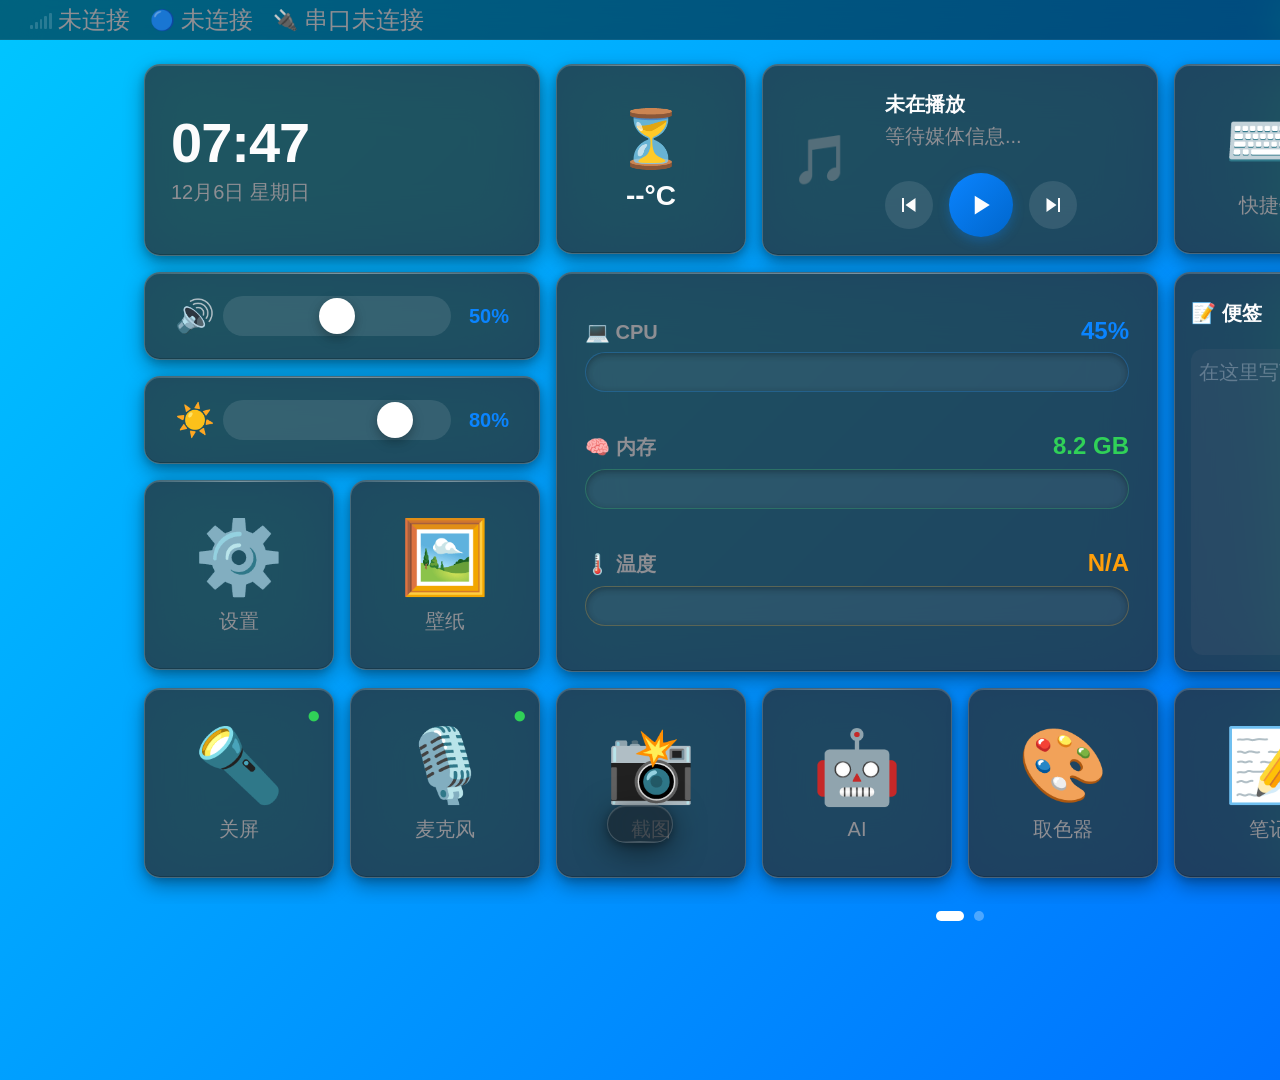
==== commit 5c1a92cb: "fix: prevent firmware updates without a device" ====
--- a/PanelManager/wwwroot/index.html
+++ b/PanelManager/wwwroot/index.html
@@ -1395,7 +1395,7 @@
                                             <div class="update-icon">🔄</div>
                                             <div class="update-details">
                                                 <div class="update-kicker">在线更新</div>
-                                                <div class="update-version">当前版本: <span id="currentVersion">读取中...</span>
+                                                <div class="update-version">当前版本: <span id="currentVersion">未连接</span>
                                                 </div>
                                                 <div class="text-muted" id="updateStatus">准备就绪</div>
                                             </div>
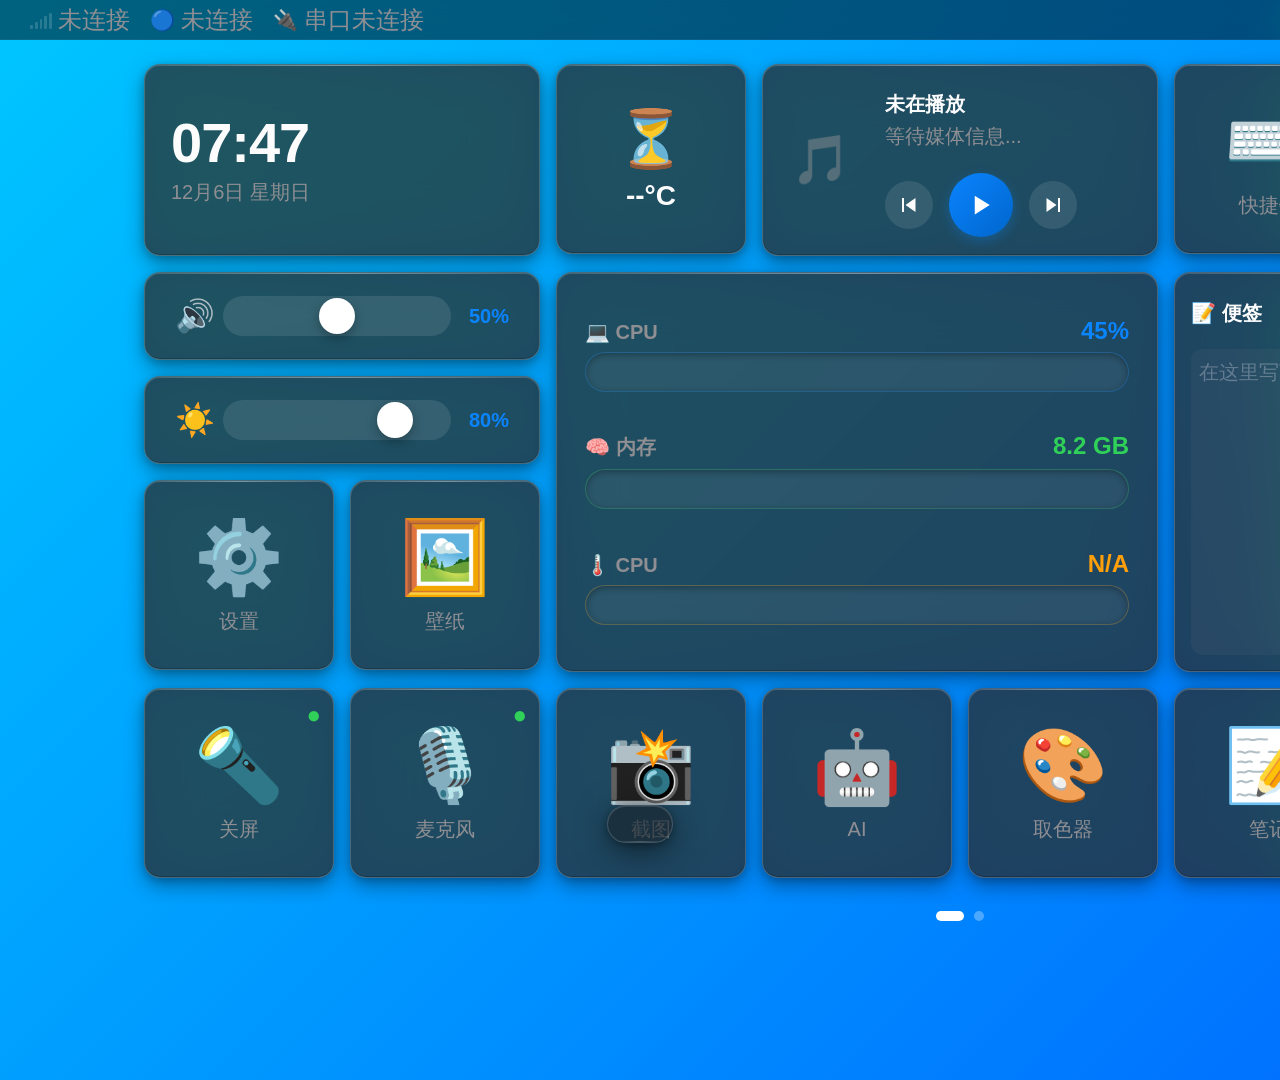
==== commit 16308549: "feat: add selectable temperature monitoring" ====
--- a/PanelManager/wwwroot/index.html
+++ b/PanelManager/wwwroot/index.html
@@ -190,7 +190,7 @@
                                     </div>
                                     <div class="perf-item-large perf-item-large--temperature">
                                         <div class="perf-info">
-                                            <span class="perf-label">🌡️ 温度</span>
+                                            <span class="perf-label" id="miniTemperatureLabel">🌡️ CPU</span>
                                             <span class="perf-value" id="miniTempValue">N/A</span>
                                         </div>
                                         <div class="mini-chart" id="miniTempChart" role="progressbar"
@@ -821,8 +821,8 @@
                     <div class="touch-cal-step" id="touchCalStepCoords">
                         <span class="touch-cal-step-index">2</span>
                         <div>
-                            <div class="touch-cal-step-name">坐标采样</div>
-                            <div class="touch-cal-step-desc">依次触摸四个角的目标点</div>
+                            <div class="touch-cal-step-name">坐标校准</div>
+                            <div class="touch-cal-step-desc">四点采样，或改用手动轴向</div>
                         </div>
                     </div>
                     <div class="touch-cal-step" id="touchCalStepDone">
@@ -857,21 +857,41 @@
                             <div class="touch-cal-target" id="touchCalTarget">
                                 <span></span>
                             </div>
-                            <div class="touch-cal-board-center">
+                            <div class="touch-cal-board-center" id="touchCalPointsView">
                                 <div class="touch-cal-kicker">第二步</div>
                                 <h3 id="touchCalPromptTitle">点击“开始采样”</h3>
-                                <p id="touchCalPromptText">开始后，下位机会进入采样模式。请按屏幕上的亮点位置依次触摸四个角，每个角只点一次。</p>
+                                <p id="touchCalPromptText">开始后请按屏幕上的亮点依次触摸四个角，每个角只点一次。用鼠标点按钮。</p>
+                            </div>
+                            <div class="touch-cal-board-center" id="touchCalManualView" hidden>
+                                <div class="touch-cal-kicker">第二步 · 手动</div>
+                                <h3>选择触摸轴向</h3>
+                                <p>打开触控调试，看圆圈是否跟着手指。不对再勾选轴向，用鼠标点按钮。</p>
+                                <div class="touch-cal-axis-list">
+                                    <label class="touch-cal-checkbox">
+                                        <input id="touchCalSwapXy" type="checkbox">
+                                        <span>交换 XY 轴</span>
+                                    </label>
+                                    <label class="touch-cal-checkbox">
+                                        <input id="touchCalMirrorX" type="checkbox">
+                                        <span>左右镜像</span>
+                                    </label>
+                                    <label class="touch-cal-checkbox">
+                                        <input id="touchCalMirrorY" type="checkbox">
+                                        <span>上下镜像</span>
+                                    </label>
+                                </div>
                             </div>
                         </div>
                         <div class="touch-cal-bottom">
                             <div class="touch-cal-progress" id="touchCalProgress"></div>
                             <label class="touch-cal-checkbox">
-                                <input id="touchCal2WriteFlash" type="checkbox" checked>
-                                <span>保存到下位机 Flash</span>
+                                <input id="touchCalManualToggle" type="checkbox" onchange="touchCal2OnManualToggle()">
+                                <span id="touchCalManualToggleLabel">手动校准</span>
                             </label>
                             <div class="touch-cal-actions compact">
-                                <button class="btn-base touch-cal-action touch-cal-action--primary" id="touchCalStartBtn" type="button" onclick="touchCal2Start()">开始采样</button>
-                                <button class="btn-base touch-cal-action touch-cal-action--secondary" id="touchCalStopBtn" type="button" onclick="touchCal2Stop()">停止</button>
+                                <button class="btn-base touch-cal-action touch-cal-action--secondary" id="touchCalDebugBtn" type="button" onclick="touchCal2OpenPreview()" hidden>打开触控调试</button>
+                                <button class="btn-base touch-cal-action touch-cal-action--primary" id="touchCalSampleBtn" type="button" onclick="touchCal2ToggleSample()">开始采样</button>
+                                <button class="btn-base touch-cal-action touch-cal-action--primary" id="touchCalSaveBtn" type="button" onclick="touchCal2Save()" hidden>保存并启用触摸</button>
                             </div>
                         </div>
                         <div class="touch-cal-status" id="touchCalCoordStatus">准备就绪。请先点击“开始采样”。</div>
@@ -883,11 +903,30 @@
                             <h3>触摸坐标已校准</h3>
                             <p id="touchCalDoneText">配置已写入下位机，触摸输出现在使用横屏坐标。</p>
                             <div class="touch-cal-actions">
-                                <button class="btn-base touch-cal-action touch-cal-action--primary" type="button" onclick="touchCal2GoCoordinateStep()">重新校准</button>
                                 <button class="btn-base btn-glass btn-lg" type="button" onclick="closePage()">返回桌面</button>
                             </div>
                         </div>
                     </section>
+                </div>
+            </div>
+        </div>
+
+        <!-- 多点触控调试页面 -->
+        <div class="detail-page glass-xl-md no-dock" id="page-touch-debug">
+            <div class="page-header">
+                <button class="btn-base btn-glass btn-inline" onclick="closePage()">← 返回</button>
+                <h2 class="page-title">多点触控调试</h2>
+            </div>
+            <div class="page-content touch-debug-page">
+                <div class="touch-debug-board panel-dark" id="touchDebugBoard">
+                    <div class="touch-debug-empty" id="touchDebugEmpty">
+                        <div class="touch-debug-empty-title">用手指触摸屏幕</div>
+                        <div class="touch-debug-empty-desc">按下显示触点圆圈，底部列出坐标。</div>
+                    </div>
+                </div>
+                <div class="touch-debug-hud panel-dark">
+                    <div class="touch-debug-count" id="touchDebugCount">0 点</div>
+                    <div class="touch-debug-list" id="touchDebugList"></div>
                 </div>
             </div>
         </div>
@@ -1026,10 +1065,17 @@
                             <span class="monitor-icon">🌡️</span>
                             <div class="monitor-heading">
                                 <span class="monitor-title">温度</span>
-                                <span class="monitor-meta">最近 60 秒 · CPU 温度</span>
+                                <span class="monitor-meta" id="temperatureSourceLabel">最近 60 秒 · 自动（CPU）</span>
                             </div>
                             <span class="monitor-value" id="tempValue">N/A</span>
                         </div>
+                        <label class="ui-field temperature-source-field" for="temperatureSourceSelect">
+                            <span class="ui-field-label">显示温度</span>
+                            <select id="temperatureSourceSelect" class="ui-select" onchange="changeTemperatureSource(this.value)" aria-describedby="temperatureHint">
+                                <option value="">自动（CPU）</option>
+                            </select>
+                        </label>
+                        <p id="temperatureHint" class="ui-field-hint" hidden></p>
                         <canvas id="tempChart" class="chart-canvas" aria-label="CPU 最近 60 秒温度图表"></canvas>
                     </div>
                     <div class="monitor-card monitor-card--network">
@@ -1231,6 +1277,16 @@
                                             </select>
                                         </div>
                                     </div>
+                                    <button class="settings-row settings-row-clickable" type="button" onclick="openPage('touch-debug')">
+                                        <div class="settings-row-label">
+                                            <span class="icon-md">👆</span>
+                                            <span>多点触控调试</span>
+                                        </div>
+                                        <div class="settings-row-value">
+                                            <span>查看触点坐标</span>
+                                            <span class="settings-row-arrow">›</span>
+                                        </div>
+                                    </button>
                                 </div>
                                 <div class="info-card status-led-settings-card">
                                     <div class="status-led-settings-header">
@@ -2139,7 +2195,7 @@
                 <div class="about-logo-section">
                     <div class="about-icon-large">📱</div>
                     <div class="about-title-large">Smart Touch Panel</div>
-                    <div class="about-version-large">版本 v1.0.0</div>
+                    <div class="about-version-large" id="hostAppVersion">版本读取中…</div>
                     <div class="about-description">
                         智能触控屏控制系统，为您的设备提供强大的触控交互体验
                     </div>
@@ -2268,6 +2324,20 @@
             </div>
         </div>
     </div>
+    <dialog id="appUpdateDialog" class="ui-panel app-update-dialog" aria-labelledby="appUpdateTitle" aria-describedby="appUpdateVersion">
+        <div class="ui-stack">
+            <h3 id="appUpdateTitle" class="ui-section-title">PanelManager 软件更新</h3>
+            <p id="appUpdateVersion" class="ui-field-hint"></p>
+            <pre id="appUpdateNotes" class="ui-field-hint app-update-notes"></pre>
+            <p class="ui-field-hint">确认后将下载安装包并启动安装程序；安装器就绪后，PanelManager 自动退出，由安装器完成后续步骤。</p>
+            <p id="appUpdateMessage" class="ui-field-hint" role="status" aria-live="polite"></p>
+            <progress id="appUpdateProgress" class="app-update-progress" value="0" max="100" aria-label="软件更新下载进度" hidden></progress>
+            <div class="ui-actions">
+                <button id="appUpdateCancel" type="button" class="ui-button ui-button--secondary">稍后再说</button>
+                <button id="appUpdateConfirm" type="button" class="ui-button ui-button--primary">下载并运行安装包</button>
+            </div>
+        </div>
+    </dialog>
     <!-- Toast通知 -->
     <div class="toast" id="toast"></div>
     <script>
@@ -2283,6 +2353,7 @@
     <script src="ui_apps.js"></script>
     <script src="ui_misc.js"></script>
     <script src="script.js"></script>
+    <script src="ui_app_update.js"></script>
 </body>
 
 </html>
--- a/PanelManager/wwwroot/style.css
+++ b/PanelManager/wwwroot/style.css
@@ -2510,6 +2510,17 @@
     background: rgba(48, 209, 88, 0.24);
 }
 
+.touch-cal-actions .touch-cal-action--stop {
+    border-color: rgba(255, 69, 58, 0.48);
+    color: #ffffff;
+    background: rgba(255, 69, 58, 0.78);
+}
+
+.touch-cal-actions .touch-cal-action--stop:hover {
+    border-color: rgba(255, 140, 130, 0.72);
+    background: rgba(255, 69, 58, 0.9);
+}
+
 .touch-cal-actions.compact .touch-cal-action {
     flex: 0 1 auto;
     min-width: 180px;
@@ -2672,6 +2683,16 @@
     background: rgba(48, 209, 88, 0.12);
 }
 
+.touch-cal-axis-list {
+    display: flex;
+    flex-direction: column;
+    align-items: flex-start;
+    gap: 10px;
+    margin: 16px auto 0;
+    width: fit-content;
+    text-align: left;
+}
+
 .touch-cal-checkbox {
     display: inline-flex;
     align-items: center;
@@ -2708,6 +2729,105 @@
     font-size: 82px;
     font-weight: 900;
     box-shadow: 0 24px 90px rgba(48, 209, 88, 0.32);
+}
+
+#page-touch-debug {
+    background:
+        radial-gradient(circle at 14% 16%, rgba(10, 132, 255, 0.18), transparent 34%),
+        radial-gradient(circle at 86% 74%, rgba(48, 209, 88, 0.12), transparent 30%),
+        rgba(0, 0, 0, 0.72);
+}
+
+.touch-debug-page {
+    flex: 1;
+    min-height: 0;
+    display: grid;
+    grid-template-rows: 1fr auto;
+    gap: 20px;
+    padding: 20px 24px 0;
+}
+
+.touch-debug-board {
+    position: relative;
+    min-height: 0;
+    overflow: hidden;
+    touch-action: none;
+    border-radius: 28px;
+    background:
+        linear-gradient(rgba(255, 255, 255, 0.045) 1px, transparent 1px),
+        linear-gradient(90deg, rgba(255, 255, 255, 0.045) 1px, transparent 1px),
+        rgba(4, 8, 16, 0.86);
+    background-size: 64px 64px, 64px 64px, auto;
+}
+
+.touch-debug-empty {
+    position: absolute;
+    inset: 0;
+    display: flex;
+    flex-direction: column;
+    align-items: center;
+    justify-content: center;
+    gap: 8px;
+    color: var(--text-secondary);
+    text-align: center;
+    pointer-events: none;
+}
+
+.touch-debug-empty-title {
+    font-size: var(--font-heading-1);
+    color: var(--text-primary);
+    font-weight: 800;
+}
+
+.touch-debug-empty-desc {
+    font-size: var(--font-body-lg);
+}
+
+.touch-debug-dot {
+    position: absolute;
+    width: 88px;
+    height: 88px;
+    margin: -44px 0 0 -44px;
+    border-radius: 50%;
+    pointer-events: none;
+    display: flex;
+    align-items: center;
+    justify-content: center;
+    color: #fff;
+    font-weight: 800;
+    border: 4px solid var(--accent-blue);
+    background: rgba(10, 132, 255, 0.22);
+    box-shadow: 0 0 0 10px rgba(10, 132, 255, 0.12);
+}
+
+.touch-debug-hud {
+    display: flex;
+    flex-direction: column;
+    gap: 12px;
+    padding: 16px 20px;
+    border-radius: 28px;
+}
+
+.touch-debug-count {
+    font-size: var(--font-body-lg);
+    font-weight: 800;
+    color: var(--accent-blue);
+}
+
+.touch-debug-list {
+    display: flex;
+    flex-wrap: wrap;
+    gap: 10px;
+}
+
+.touch-debug-item {
+    min-height: 48px;
+    padding: 8px 16px;
+    border-radius: 999px;
+    border: 1px solid rgba(255, 255, 255, 0.12);
+    background: rgba(255, 255, 255, 0.06);
+    font-family: var(--font-family-mono, Consolas, monospace);
+    color: var(--text-primary);
 }
 
 /* ========== AI 页面 v2（先清理旧样式，再重建） ========== */
@@ -5313,6 +5433,33 @@
     text-align: center;
 }
 
+.app-update-dialog {
+    width: min(760px, calc(100vw - 48px));
+    max-height: calc(100vh - 48px);
+    margin: auto;
+    overflow-y: auto;
+    padding: var(--ui-space-6);
+    color: var(--ui-color-text);
+    background: var(--ui-color-surface);
+}
+
+.app-update-dialog::backdrop {
+    background: rgba(0, 0, 0, 0.5);
+}
+
+.app-update-notes {
+    white-space: pre-wrap;
+    overflow-wrap: anywhere;
+    max-height: 240px;
+    overflow-y: auto;
+    font-family: inherit;
+}
+
+.app-update-progress {
+    width: 100%;
+    accent-color: var(--ui-color-primary);
+}
+
 /* ========== 性能监控 ========== */
 .monitor-grid {
     display: grid;
@@ -5348,6 +5495,40 @@
 
 .monitor-card--temperature {
     --monitor-accent: var(--ui-color-warning, #ff9f0a);
+}
+
+.monitor-card .temperature-source-field {
+    display: flex;
+    flex-direction: row;
+    align-items: center;
+    gap: var(--ui-space-3);
+    flex-shrink: 0;
+    min-width: 0;
+}
+
+.temperature-source-field .ui-field-label {
+    flex-shrink: 0;
+}
+
+.temperature-source-field .ui-select {
+    flex: 1;
+    min-width: 0;
+    width: 0;
+}
+
+#temperatureSourceLabel {
+    overflow: hidden;
+    text-overflow: ellipsis;
+    white-space: nowrap;
+}
+
+#temperatureHint {
+    margin: 0;
+    flex-shrink: 0;
+}
+
+.monitor-card--temperature .chart-canvas {
+    min-height: 80px;
 }
 
 .monitor-card--network {
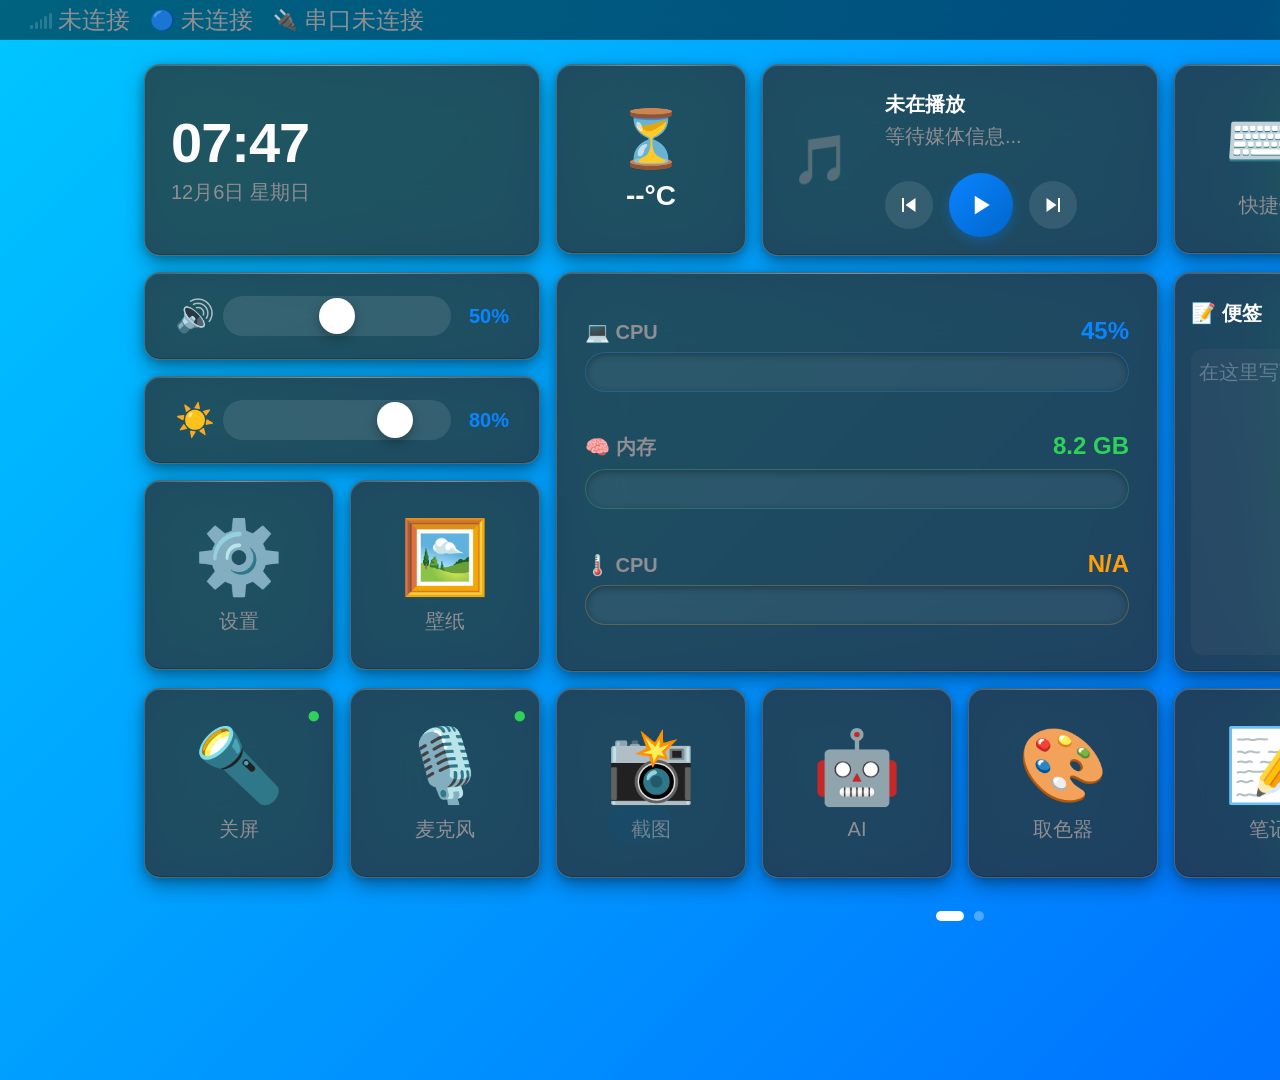
==== commit a43844a5: "fix: improve device settings readability" ====
--- a/PanelManager/wwwroot/index.html
+++ b/PanelManager/wwwroot/index.html
@@ -920,13 +920,9 @@
             <div class="page-content touch-debug-page">
                 <div class="touch-debug-board panel-dark" id="touchDebugBoard">
                     <div class="touch-debug-empty" id="touchDebugEmpty">
-                        <div class="touch-debug-empty-title">用手指触摸屏幕</div>
-                        <div class="touch-debug-empty-desc">按下显示触点圆圈，底部列出坐标。</div>
-                    </div>
-                </div>
-                <div class="touch-debug-hud panel-dark">
-                    <div class="touch-debug-count" id="touchDebugCount">0 点</div>
-                    <div class="touch-debug-list" id="touchDebugList"></div>
+                        <div class="touch-debug-empty-title">在这里触摸</div>
+                        <div class="touch-debug-empty-desc">可同时按住多根手指并移动</div>
+                    </div>
                 </div>
             </div>
         </div>
@@ -1180,13 +1176,13 @@
                                             </div>
                                         </div>
                                     </div>
-                                    <div class="settings-row" id="bluetoothModeRow" style="display: none;">
+                                    <div class="settings-row" id="bluetoothModeRow">
                                         <div class="settings-row-label">
                                             <span>🧭</span>
                                             <span>模式</span>
                                         </div>
                                         <div class="settings-row-control" style="flex: 1; max-width: 240px;">
-                                            <select id="bluetoothModeSelect" class="select-base control-md">
+                                            <select id="bluetoothModeSelect" class="select-base control-md" disabled>
                                                 <option value="2">发射（连耳机）</option>
                                                 <option value="1">接收（连手机）</option>
                                             </select>
@@ -1202,7 +1198,7 @@
                                         </div>
                                     </div>
 
-                                    <div class="settings-row" id="bluetoothLocalNameRow" style="display: none;">
+                                    <div class="settings-row" id="bluetoothLocalNameRow">
                                         <div class="settings-row-label">
                                             <span>🪪</span>
                                             <span>本机名称</span>
@@ -1210,7 +1206,7 @@
                                         <div class="settings-row-value"
                                             style="display:flex; align-items:center; gap:10px;">
                                             <span id="bluetoothLocalName" class="text-ellipsis"
-                                                style="max-width: 160px;">--</span>
+                                                style="max-width: 160px;">-----</span>
                                             <button class="btn-base btn-compact btn-tonal" type="button"
                                                 onclick="renameLocalBluetoothDevice()">改名</button>
                                         </div>
@@ -1227,7 +1223,7 @@
                                     <div class="settings-row">
                                         <div class="settings-row-label">
                                             <span class="icon-md">🔊</span>
-                                            <span>播放来源（耳机 / 蓝牙）</span>
+                                            <span>音频输入</span>
                                         </div>
                                         <div class="settings-row-control settings-row-control-wide">
                                             <select id="audioSourceSelect" class="select-base control-md">
@@ -1239,14 +1235,49 @@
                                     <div class="settings-row">
                                         <div class="settings-row-label">
                                             <span class="icon-md">🎙️</span>
-                                            <span>录音来源</span>
+                                            <span>录音输入</span>
                                         </div>
                                         <div class="settings-row-control settings-row-control-wide">
                                             <select id="audioMicRouteSelect" class="select-base control-md">
                                                 <option value="onboard">板载麦克风</option>
                                                 <option value="headset">耳机麦克风</option>
                                                 <option value="bluetooth">蓝牙耳机麦克风</option>
+                                                <option value="pcOutput">PC 输出（内录）</option>
                                             </select>
+                                        </div>
+                                    </div>
+                                    <div class="settings-row settings-row-audio-effect">
+                                        <div class="settings-row-label">
+                                            <span class="icon-md">🧹</span>
+                                            <span>音频降噪</span>
+                                        </div>
+                                        <div class="settings-row-control">
+                                            <label class="ios-switch" for="usbEffectDns">
+                                                <input id="usbEffectDns" type="checkbox" onchange="usbEffectsApply()">
+                                                <span class="ios-switch-slider"></span>
+                                            </label>
+                                        </div>
+                                    </div>
+                                    <div class="settings-row settings-row-audio-effect">
+                                        <div class="settings-row-label">
+                                            <span class="icon-md">🔇</span>
+                                            <span>AEC 回声消除</span>
+                                        </div>
+                                        <div class="settings-row-control">
+                                            <label class="ios-switch" for="usbEffectAec">
+                                                <input id="usbEffectAec" type="checkbox" onchange="usbEffectsApply()">
+                                                <span class="ios-switch-slider"></span>
+                                            </label>
+                                        </div>
+                                    </div>
+                                    <div class="settings-row settings-row-audio-effect">
+                                        <div class="settings-row-label">
+                                            <span class="icon-md">🎚️</span>
+                                            <span>麦克风输入增益</span>
+                                        </div>
+                                        <div class="settings-row-control settings-row-control-wide settings-row-range-control">
+                                            <input id="usbEffectGain" class="horizontal-slider-compact" type="range" min="0" max="100" step="1" value="80" onchange="usbEffectsApply()">
+                                            <span id="usbEffectGainValue" class="settings-row-value-text">80%</span>
                                         </div>
                                     </div>
                                     <div id="audioRouteStatus" class="audio-route-status" role="status" aria-live="polite">音频来源状态：等待设备</div>
--- a/PanelManager/wwwroot/style.css
+++ b/PanelManager/wwwroot/style.css
@@ -2732,32 +2732,31 @@
 }
 
 #page-touch-debug {
-    background:
-        radial-gradient(circle at 14% 16%, rgba(10, 132, 255, 0.18), transparent 34%),
-        radial-gradient(circle at 86% 74%, rgba(48, 209, 88, 0.12), transparent 30%),
-        rgba(0, 0, 0, 0.72);
-}
-
-.touch-debug-page {
+    padding-bottom: 0;
+}
+
+#page-touch-debug .page-header {
+    padding: var(--ui-space-2) var(--ui-space-3);
+    gap: var(--ui-space-3);
+}
+
+.touch-debug-page.page-content {
     flex: 1;
     min-height: 0;
-    display: grid;
-    grid-template-rows: 1fr auto;
-    gap: 20px;
-    padding: 20px 24px 0;
+    display: flex;
+    padding: var(--ui-space-2);
+    overflow: hidden;
 }
 
 .touch-debug-board {
     position: relative;
+    flex: 1;
     min-height: 0;
     overflow: hidden;
     touch-action: none;
-    border-radius: 28px;
-    background:
-        linear-gradient(rgba(255, 255, 255, 0.045) 1px, transparent 1px),
-        linear-gradient(90deg, rgba(255, 255, 255, 0.045) 1px, transparent 1px),
-        rgba(4, 8, 16, 0.86);
-    background-size: 64px 64px, 64px 64px, auto;
+    border-radius: var(--ui-radius-lg);
+    border: 1px solid var(--ui-color-border);
+    background: var(--ui-color-surface-muted);
 }
 
 .touch-debug-empty {
@@ -2771,63 +2770,62 @@
     color: var(--text-secondary);
     text-align: center;
     pointer-events: none;
+    padding: var(--ui-space-6);
+}
+
+.touch-debug-empty[hidden] {
+    display: none;
 }
 
 .touch-debug-empty-title {
-    font-size: var(--font-heading-1);
+    font-size: var(--ui-font-title);
     color: var(--text-primary);
-    font-weight: 800;
+    font-weight: 500;
 }
 
 .touch-debug-empty-desc {
-    font-size: var(--font-body-lg);
+    font-size: var(--ui-font-body);
 }
 
 .touch-debug-dot {
     position: absolute;
-    width: 88px;
-    height: 88px;
-    margin: -44px 0 0 -44px;
+    width: 112px;
+    height: 112px;
+    margin: -56px 0 0 -56px;
     border-radius: 50%;
     pointer-events: none;
-    display: flex;
-    align-items: center;
-    justify-content: center;
-    color: #fff;
-    font-weight: 800;
-    border: 4px solid var(--accent-blue);
-    background: rgba(10, 132, 255, 0.22);
-    box-shadow: 0 0 0 10px rgba(10, 132, 255, 0.12);
-}
-
-.touch-debug-hud {
-    display: flex;
-    flex-direction: column;
-    gap: 12px;
-    padding: 16px 20px;
-    border-radius: 28px;
-}
-
-.touch-debug-count {
-    font-size: var(--font-body-lg);
-    font-weight: 800;
-    color: var(--accent-blue);
-}
-
-.touch-debug-list {
-    display: flex;
-    flex-wrap: wrap;
-    gap: 10px;
-}
-
-.touch-debug-item {
-    min-height: 48px;
-    padding: 8px 16px;
-    border-radius: 999px;
-    border: 1px solid rgba(255, 255, 255, 0.12);
-    background: rgba(255, 255, 255, 0.06);
-    font-family: var(--font-family-mono, Consolas, monospace);
-    color: var(--text-primary);
+    border: 6px solid var(--accent-blue);
+}
+
+.touch-debug-dot::before {
+    content: '';
+    position: absolute;
+    inset: 8px;
+    border-radius: 50%;
+    border: 3px solid rgba(255, 255, 255, 0.55);
+    background: rgba(255, 255, 255, 0.18);
+}
+
+.touch-debug-label {
+    position: absolute;
+    display: flex;
+    flex-direction: column;
+    width: max-content;
+    max-width: calc(100% - 16px);
+    padding: var(--ui-space-2) var(--ui-space-3);
+    border-radius: var(--ui-radius-sm);
+    font-family: var(--ui-font-sans);
+    font-size: var(--ui-font-body);
+    font-variant-numeric: tabular-nums;
+    line-height: 1.4;
+    color: var(--ui-color-text);
+    background: rgba(0, 0, 0, 0.7);
+    pointer-events: none;
+    z-index: 1;
+}
+
+.touch-debug-coordinates {
+    font-size: var(--ui-font-body-lg);
 }
 
 /* ========== AI 页面 v2（先清理旧样式，再重建） ========== */
@@ -6110,6 +6108,15 @@
 }
 
 /* iOS风格Switch开关 */
+.settings-row-audio-effect[hidden] {
+    display: none;
+}
+
+.settings-row-audio-effect .ios-switch {
+    display: inline-block;
+    vertical-align: middle;
+}
+
 .ios-switch {
     position: relative;
     width: 51px;
@@ -6521,6 +6528,23 @@
 .settings-row-control-wide {
     flex: 1;
     max-width: 240px;
+}
+
+.settings-row-range-control {
+    display: flex;
+    align-items: center;
+    gap: 12px;
+}
+
+.settings-row-range-control .horizontal-slider-compact {
+    flex: 1;
+    min-width: 120px;
+}
+
+.settings-row-value-text {
+    min-width: 42px;
+    color: var(--text-secondary);
+    text-align: right;
 }
 
 .settings-row-value-multiline {
--- a/PanelManager/wwwroot/ui_components.css
+++ b/PanelManager/wwwroot/ui_components.css
@@ -359,6 +359,33 @@
 }
 
 /* Forms */
+select.select-base,
+select.ui-select {
+    color-scheme: dark;
+}
+
+select.select-base option,
+select.select-base optgroup,
+select.ui-select option,
+select.ui-select optgroup {
+    background: var(--bg-secondary, #1c1c1e);
+    color: var(--ui-color-text);
+    font-family: var(--ui-font-sans);
+    font-size: var(--ui-font-body);
+}
+
+select.select-base option:checked,
+select.ui-select option:checked {
+    background: color-mix(in srgb, var(--ui-color-primary) 70%, var(--ui-color-bg));
+    color: var(--ui-color-text);
+}
+
+select.select-base option:disabled,
+select.ui-select option:disabled {
+    background: var(--bg-secondary, #1c1c1e);
+    color: var(--ui-color-text-muted);
+}
+
 .ui-field {
     display: flex;
     flex-direction: column;
